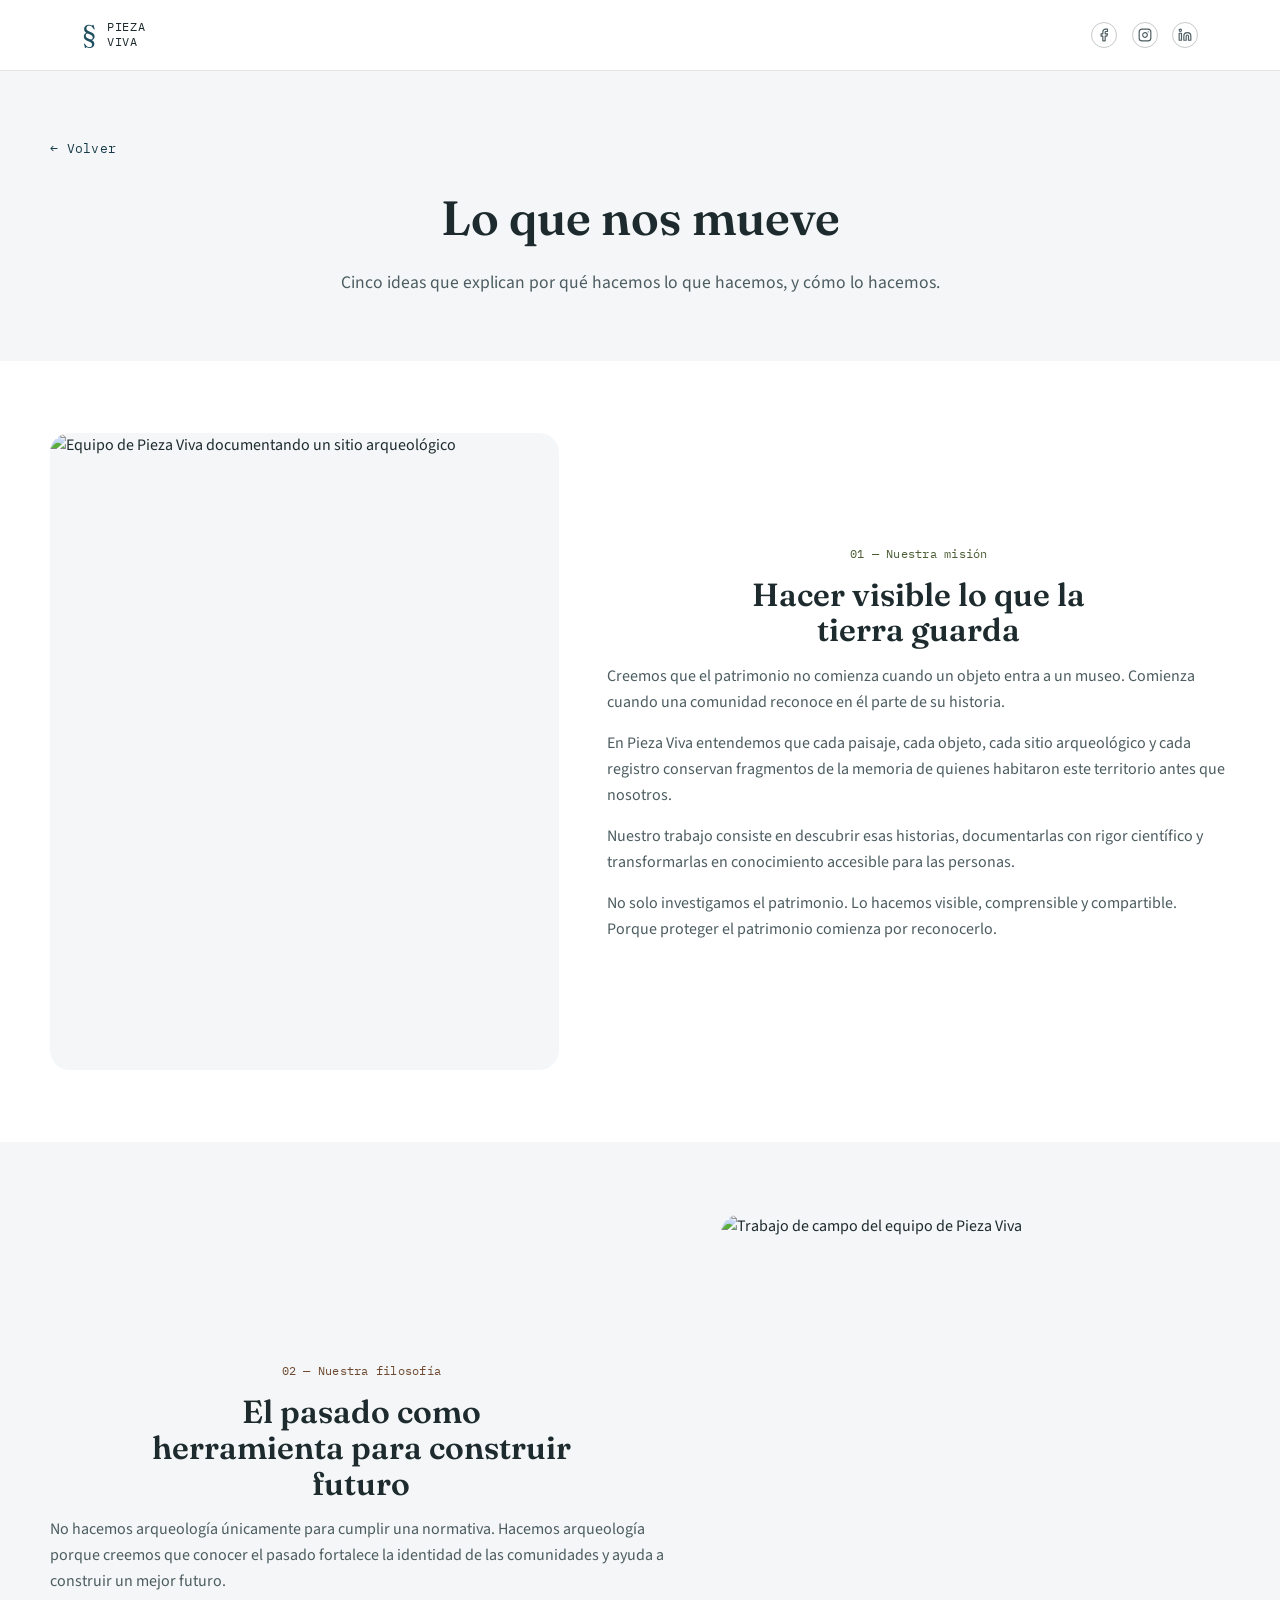
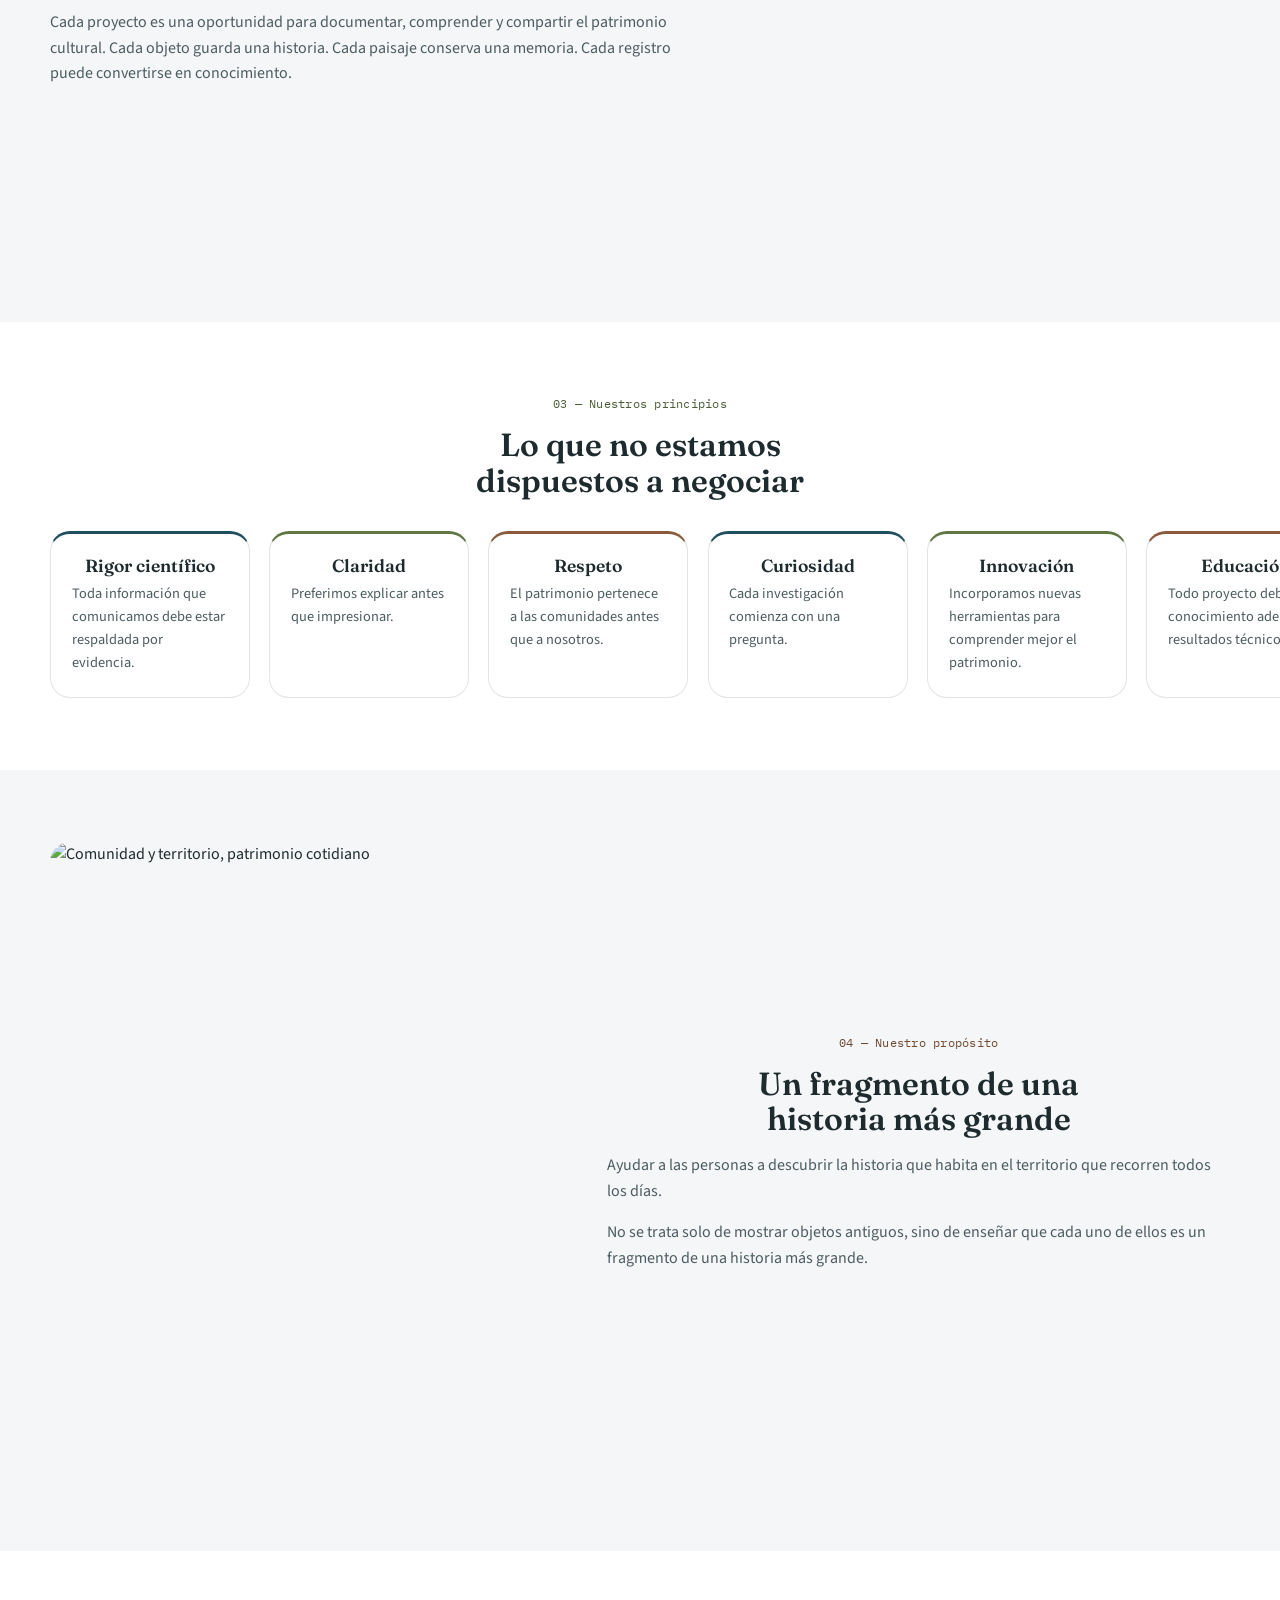
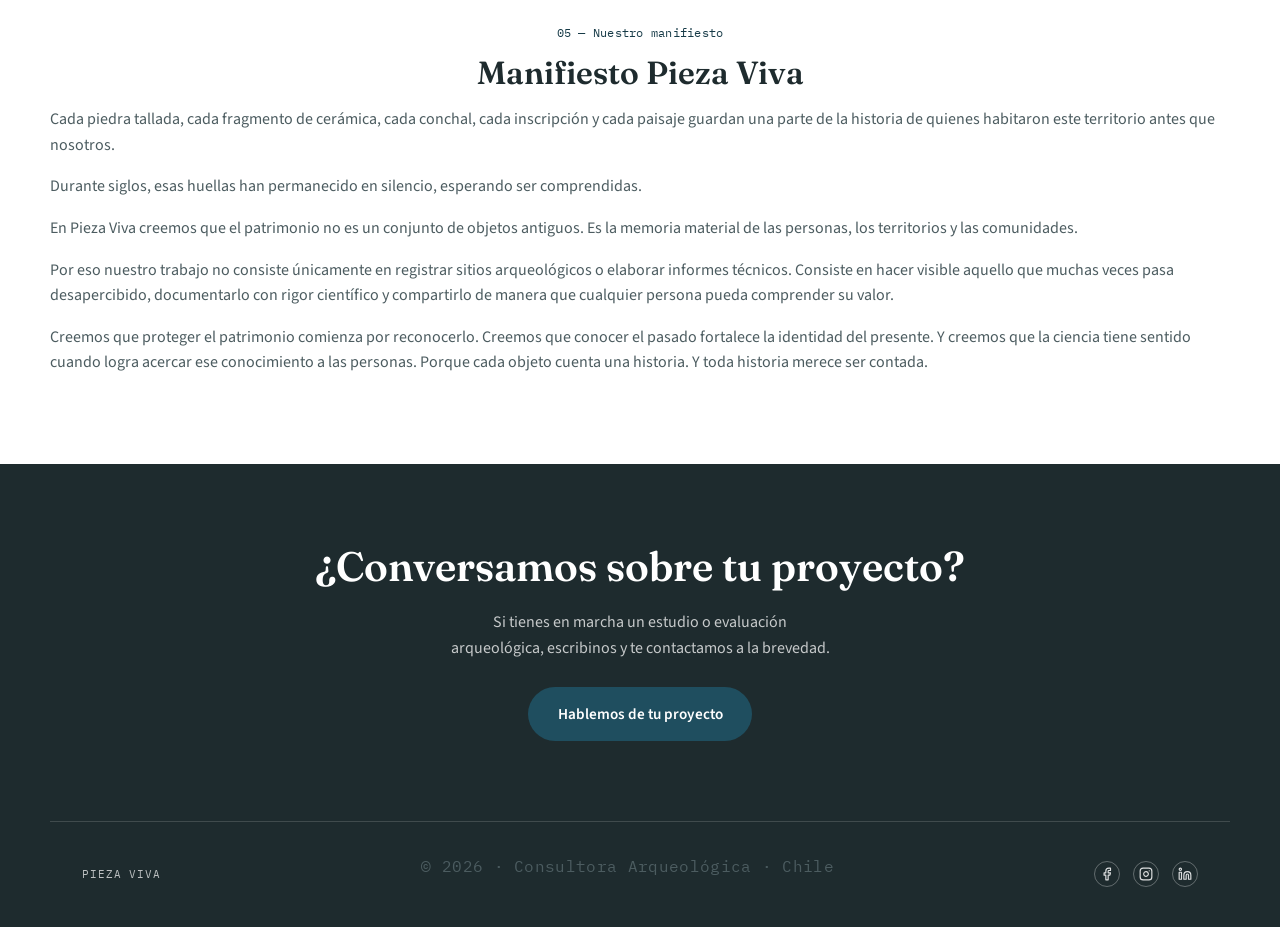
==== client/historia.html @ d6f6b229 "primer commit" ====
<!DOCTYPE html>
<html lang="es">
<head>
<meta charset="UTF-8">
<meta name="viewport" content="width=device-width, initial-scale=1.0">
<title>Nuestra Historia | Pieza Viva</title>
<link rel="preconnect" href="https://fonts.googleapis.com">
<link rel="preconnect" href="https://fonts.gstatic.com" crossorigin>
<link href="https://fonts.googleapis.com/css2?family=Fraunces:opsz,wght@9..144,400;9..144,500;9..144,600;9..144,700&family=IBM+Plex+Mono:wght@400;500&family=Source+Sans+3:wght@400;500;600&display=swap" rel="stylesheet">
<link rel="stylesheet" href="css/historia.css">
</head>
<body>

<header class="site-header" id="header">
  <div class="header-inner">
    <a href="#inicio" class="logo">
      <span class="logo-mark">§</span>
      <span class="logo-text">PIEZA<br>VIVA</span>
    </a>

    <div class="header-social">
      <a href="#" aria-label="Facebook">
        <svg viewBox="0 0 24 24" fill="none" stroke="currentColor" stroke-width="2" stroke-linecap="round" stroke-linejoin="round"><path d="M18 2h-3a5 5 0 0 0-5 5v3H7v4h3v8h4v-8h3l1-4h-4V7a1 1 0 0 1 1-1h3z"/></svg>
      </a>
      <a href="#" aria-label="Instagram">
        <svg viewBox="0 0 24 24" fill="none" stroke="currentColor" stroke-width="2" stroke-linecap="round" stroke-linejoin="round"><rect x="2" y="2" width="20" height="20" rx="5"/><path d="M16 11.37A4 4 0 1 1 12.63 8 4 4 0 0 1 16 11.37z"/><line x1="17.5" y1="6.5" x2="17.51" y2="6.5"/></svg>
      </a>
      <a href="#" aria-label="LinkedIn">
        <svg viewBox="0 0 24 24" fill="none" stroke="currentColor" stroke-width="2" stroke-linecap="round" stroke-linejoin="round"><path d="M16 8a6 6 0 0 1 6 6v7h-4v-7a2 2 0 0 0-2-2 2 2 0 0 0-2 2v7h-4v-7a6 6 0 0 1 6-6z"/><rect x="2" y="9" width="4" height="12"/><circle cx="4" cy="4" r="2"/></svg>
      </a>
    </div>

    <button class="menu-toggle" id="menuToggle" aria-label="Abrir menú" aria-expanded="false">
      <span></span><span></span><span></span>
    </button>
  </div>
</header>

<section class="history-hero">
  <div class="history-hero-inner">
    <a href="index.html#nosotros" class="back-link mono">← Volver</a><br>
    <h1>Lo que nos mueve</h1>
    <p class="lead">Cinco ideas que explican por qué hacemos lo que hacemos, y cómo lo hacemos.</p>
  </div>
</section>

<section class="history-block" id="mision">
  <div class="history-inner reveal">
    <div class="history-split">
      <div class="history-photo">
        <img src="img/historia-mision.jpg" alt="Equipo de Pieza Viva documentando un sitio arqueológico" loading="lazy">
      </div>
      <div class="history-text">
        <span class="history-num mono">01 — Nuestra misión</span>
        <h2>Hacer visible lo que la tierra guarda</h2>
        <p>Creemos que el patrimonio no comienza cuando un objeto entra a un museo. Comienza cuando una comunidad reconoce en él parte de su historia.</p>
        <p>En Pieza Viva entendemos que cada paisaje, cada objeto, cada sitio arqueológico y cada registro conservan fragmentos de la memoria de quienes habitaron este territorio antes que nosotros.</p>
        <p>Nuestro trabajo consiste en descubrir esas historias, documentarlas con rigor científico y transformarlas en conocimiento accesible para las personas.</p>
        <p>No solo investigamos el patrimonio. Lo hacemos visible, comprensible y compartible. Porque proteger el patrimonio comienza por reconocerlo.</p>
      </div>
    </div>
  </div>
</section>

<section class="history-block alt" id="filosofia">
  <div class="history-inner reveal">
    <div class="history-split history-split--flip">
      <div class="history-photo">
        <img src="img/historia-filosofia.jpg" alt="Trabajo de campo del equipo de Pieza Viva" loading="lazy">
      </div>
      <div class="history-text">
        <span class="history-num mono">02 — Nuestra filosofía</span>
        <h2>El pasado como herramienta para construir futuro</h2>
        <p>No hacemos arqueología únicamente para cumplir una normativa. Hacemos arqueología porque creemos que conocer el pasado fortalece la identidad de las comunidades y ayuda a construir un mejor futuro.</p>
        <p>Cada proyecto es una oportunidad para documentar, comprender y compartir el patrimonio cultural. Cada objeto guarda una historia. Cada paisaje conserva una memoria. Cada registro puede convertirse en conocimiento.</p>
      </div>
    </div>
  </div>
</section>

<section class="history-block" id="principios">
  <div class="history-inner">
    <span class="history-num mono reveal">03 — Nuestros principios</span>
    <h2 class="reveal">Lo que no estamos dispuestos a negociar</h2>
    <div class="principles-grid">
      <div class="principle-item reveal">
        <h3>Rigor científico</h3>
        <p>Toda información que comunicamos debe estar respaldada por evidencia.</p>
      </div>
      <div class="principle-item reveal">
        <h3>Claridad</h3>
        <p>Preferimos explicar antes que impresionar.</p>
      </div>
      <div class="principle-item reveal">
        <h3>Respeto</h3>
        <p>El patrimonio pertenece a las comunidades antes que a nosotros.</p>
      </div>
      <div class="principle-item reveal">
        <h3>Curiosidad</h3>
        <p>Cada investigación comienza con una pregunta.</p>
      </div>
      <div class="principle-item reveal">
        <h3>Innovación</h3>
        <p>Incorporamos nuevas herramientas para comprender mejor el patrimonio.</p>
      </div>
      <div class="principle-item reveal">
        <h3>Educación</h3>
        <p>Todo proyecto debe dejar conocimiento además de resultados técnicos.</p>
      </div>
    </div>
  </div>
</section>

<section class="history-block alt" id="proposito">
  <div class="history-inner reveal">
    <div class="history-split">
      <div class="history-photo">
        <img src="img/historia-proposito.jpg" alt="Comunidad y territorio, patrimonio cotidiano" loading="lazy">
      </div>
      <div class="history-text">
        <span class="history-num mono">04 — Nuestro propósito</span>
        <h2>Un fragmento de una historia más grande</h2>
        <p>Ayudar a las personas a descubrir la historia que habita en el territorio que recorren todos los días. </p>
        <p>No se trata solo de mostrar objetos antiguos, sino de enseñar que cada uno de ellos es un fragmento de una historia más grande.</p>
      </div>
    </div>
  </div>
</section>

<section class="history-block" id="manifiesto">
  <div class="history-inner reveal">
    <span class="history-num mono">05 — Nuestro manifiesto</span>
    <h2>Manifiesto Pieza Viva</h2>
    <p>Cada piedra tallada, cada fragmento de cerámica, cada conchal, cada inscripción y cada paisaje guardan una parte de la historia de quienes habitaron este territorio antes que nosotros.

<p>Durante siglos, esas huellas han permanecido en silencio, esperando ser comprendidas.</p>

<p>En Pieza Viva creemos que el patrimonio no es un conjunto de objetos antiguos. Es la memoria material de las personas, los territorios y las comunidades.</p>

<p>Por eso nuestro trabajo no consiste únicamente en registrar sitios arqueológicos o elaborar informes técnicos. Consiste en hacer visible aquello que muchas veces pasa desapercibido, documentarlo con rigor científico y compartirlo de manera que cualquier persona pueda comprender su valor.
</p>
<p>Creemos que proteger el patrimonio comienza por reconocerlo. Creemos que conocer el pasado fortalece la identidad del presente.
Y creemos que la ciencia tiene sentido cuando logra acercar ese conocimiento a las personas.
Porque cada objeto cuenta una historia.
Y toda historia merece ser contada.
</p>
  </div>
</section>

<section class="history-cta">
  <div class="section-inner" style="padding: 0;">
    <h2>¿Conversamos sobre tu proyecto?</h2>
    <p>Si tienes en marcha un estudio o evaluación arqueológica, escribinos y te contactamos a la brevedad.</p>
    <a href="index.html#contacto" class="btn btn-primary">Hablemos de tu proyecto</a>
  </div>
</section>

<!-- ================= FOOTER ================= -->
<footer class="site-footer">
  <div class="section-inner footer-inner">
    <span class="logo-text small">PIEZA VIVA</span>
    <p class="mono">© <span id="year"></span> · Consultora Arqueológica · Chile</p>
    <div class="footer-social">
      <a href="#" aria-label="Facebook">
        <svg viewBox="0 0 24 24" fill="none" stroke="currentColor" stroke-width="2" stroke-linecap="round" stroke-linejoin="round"><path d="M18 2h-3a5 5 0 0 0-5 5v3H7v4h3v8h4v-8h3l1-4h-4V7a1 1 0 0 1 1-1h3z"/></svg>
      </a>
      <a href="#" aria-label="Instagram">
        <svg viewBox="0 0 24 24" fill="none" stroke="currentColor" stroke-width="2" stroke-linecap="round" stroke-linejoin="round"><rect x="2" y="2" width="20" height="20" rx="5"/><path d="M16 11.37A4 4 0 1 1 12.63 8 4 4 0 0 1 16 11.37z"/><line x1="17.5" y1="6.5" x2="17.51" y2="6.5"/></svg>
      </a>
      <a href="#" aria-label="LinkedIn">
        <svg viewBox="0 0 24 24" fill="none" stroke="currentColor" stroke-width="2" stroke-linecap="round" stroke-linejoin="round"><path d="M16 8a6 6 0 0 1 6 6v7h-4v-7a2 2 0 0 0-2-2 2 2 0 0 0-2 2v7h-4v-7a6 6 0 0 1 6-6z"/><rect x="2" y="9" width="4" height="12"/><circle cx="4" cy="4" r="2"/></svg>
      </a>
    </div>
  </div>
</footer>

<script src="js/script.js"></script>
<script>document.getElementById('year').textContent = new Date().getFullYear();</script>
</body>
</html>
---- client/css/historia.css ----
/* ===================================================================
   historia.css
   Trae todo lo que esta página usa de styles.css (variables, tipografía
   base, header/footer, botones, .eyebrow, .reveal, etc.) y le suma los
   estilos propios de "Nuestra Historia" que antes estaban en un
   <style> dentro del HTML.
=================================================================== */
@import url("styles.css");

/* ---------- Intro ---------- */
.history-hero {
  background: var(--bg-alt);
  padding: 8.5rem 2rem 4rem;
  text-align: left;
}
.history-hero-inner { max-width: var(--container); margin: 0 auto; }
.history-hero .eyebrow { text-align: center; }
.back-link {
  font-family: var(--font-mono);
  font-size: 0.82rem;
  color: var(--petrol-dark);
  display: inline-block;
  margin-bottom: 2rem;
}
.history-hero h1 { font-size: clamp(2rem, 5vw, 3rem); max-width: 14ch; text-align: center; margin-left: auto; margin-right: auto; }
.history-hero p { text-align: center;}
.history-hero .lead { font-size: 1.1rem; margin: 0; }

/* ---------- Bloques de historia ---------- */
.history-block { padding: 4.5rem 2rem; text-align: left; }
.history-block.alt { background: var(--bg-alt); }
.history-block--full {
  min-height: 100vh;
  min-height: 100dvh;
}
.history-inner { max-width: var(--container); margin: 0 auto; }
.history-num {
  display: block;
  font-size: 0.78rem;
  color: var(--petrol-dark);
  margin-bottom: 0.8rem;
  text-align: center;
}
.history-block:nth-of-type(2) .history-num { color: var(--olive-dark); }
.history-block:nth-of-type(3) .history-num { color: var(--earth-dark); }
.history-block:nth-of-type(4) .history-num { color: var(--olive-dark); }
.history-block:nth-of-type(5) .history-num { color: var(--earth-dark); }
.history-inner h2 { font-size: clamp(1.5rem, 3vw, 2rem); max-width: 20ch; text-align: center; margin-left: auto; margin-right: auto; }
.history-inner p { max-width: none; margin-left: 0; margin-right: 0; }

/* ---------- Foto + texto (Misión / Filosofía / Propósito) ---------- */
.history-split {
  display: grid;
  grid-template-columns: 0.9fr 1.1fr;
  gap: 3rem;
  align-items: center;
}
.history-photo {
  aspect-ratio: 4/5;
  overflow: hidden;
  background: var(--bg-alt);
  border-radius: var(--radius-lg);
}
.history-photo img { width: 100%; height: 100%; object-fit: cover; }

.history-split--flip { grid-template-columns: 1.1fr 0.9fr; }
.history-split--flip .history-photo { order: 2; }
.history-split--flip .history-text { order: 1; }

/* ---------- Principios ---------- */
.principles-grid {
  display: grid;
  grid-template-columns: repeat(6, minmax(200px, 1fr));
  gap: 1.2rem;
  margin-top: 2rem;
}
.principle-item {
  background: var(--bone);
  border: 1px solid var(--line);
  border-top: 3px solid var(--petrol);
  border-radius: var(--radius-lg);
  padding: 1.4rem 1.3rem;
  text-align: left;
}
.principle-item:nth-child(3n+2) { border-top-color: var(--olive); }
.principle-item:nth-child(3n+3) { border-top-color: var(--earth); }
.principles-grid .reveal:nth-child(1) { transition-delay: 0s; }
.principles-grid .reveal:nth-child(2) { transition-delay: 0.08s; }
.principles-grid .reveal:nth-child(3) { transition-delay: 0.16s; }
.principles-grid .reveal:nth-child(4) { transition-delay: 0.24s; }
.principles-grid .reveal:nth-child(5) { transition-delay: 0.32s; }
.principles-grid .reveal:nth-child(6) { transition-delay: 0.4s; }
.principle-item h3 {
  font-family: var(--font-display);
  font-weight: 600;
  font-size: 1.1rem;
  margin: 0 0 0.4rem;
  text-align: center;
}
.principle-item p { font-size: 0.9rem; margin: 0; }

/* ---------- Manifiesto pendiente ---------- */
.pending-note {
  border: 1px dashed var(--line-strong);
  border-radius: var(--radius);
  padding: 1.5rem;
  font-size: 0.9rem;
  color: var(--ink-soft);
  font-style: italic;
}

/* ---------- Cierre / CTA ---------- */
.history-cta {
  background: var(--ink);
  color: var(--bone);
  text-align: center;
  padding: 5rem 2rem;
}
.history-cta h2 { color: var(--bone); max-width: none; }
.history-cta p { color: rgba(255,255,255,0.75); max-width: 48ch; margin: 0 auto 1.6rem; }

@media (max-width: 900px) {
  .principles-grid { grid-template-columns: repeat(3, minmax(0, 1fr)); }
}

@media (max-width: 800px) {
  .history-split { grid-template-columns: 1fr; gap: 1.5rem; }
  .history-photo { aspect-ratio: 16/10; }
  .history-split--flip .history-photo { order: 1; }
  .history-split--flip .history-text { order: 2; }
}

@media (max-width: 600px) {
  .history-hero { padding: 6.5rem 1.2rem 3rem; }
  .history-block, .history-cta { padding: 3rem 1.2rem; }
  .principles-grid { grid-template-columns: 1fr; }
}
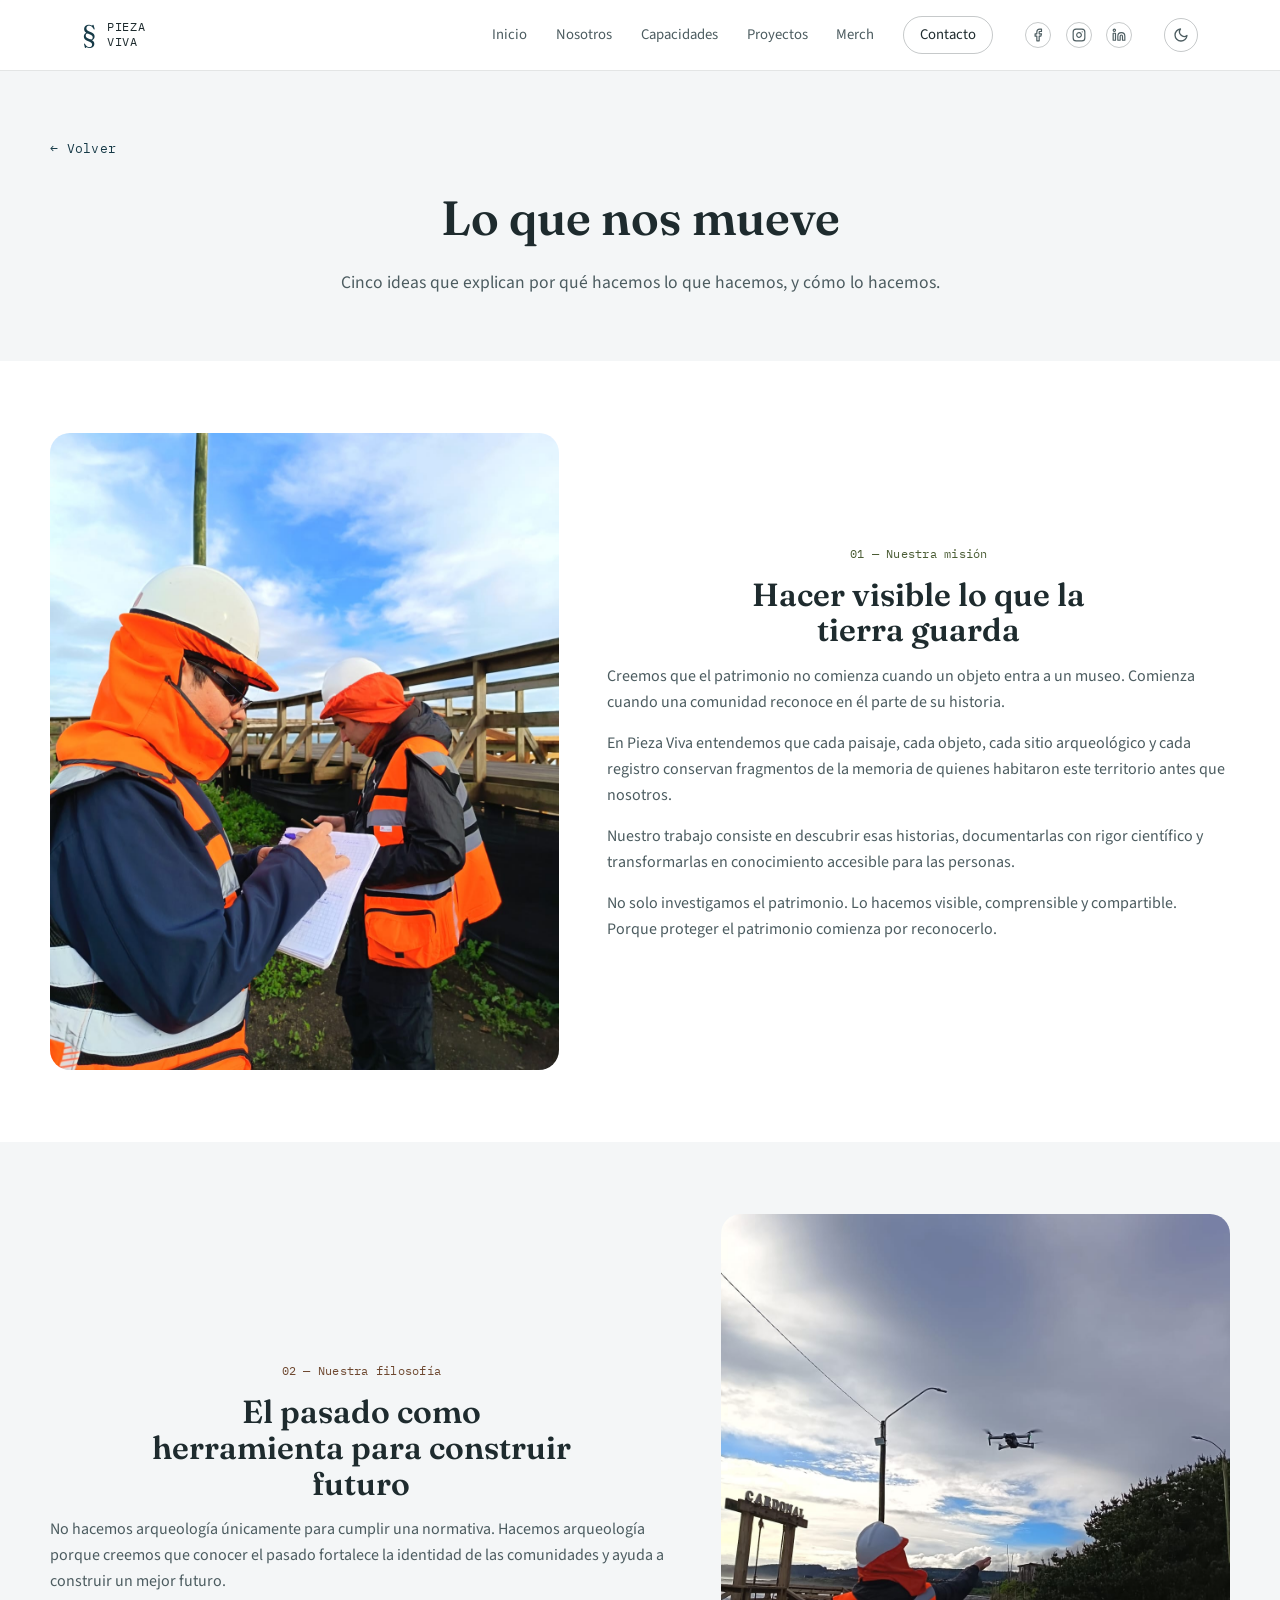
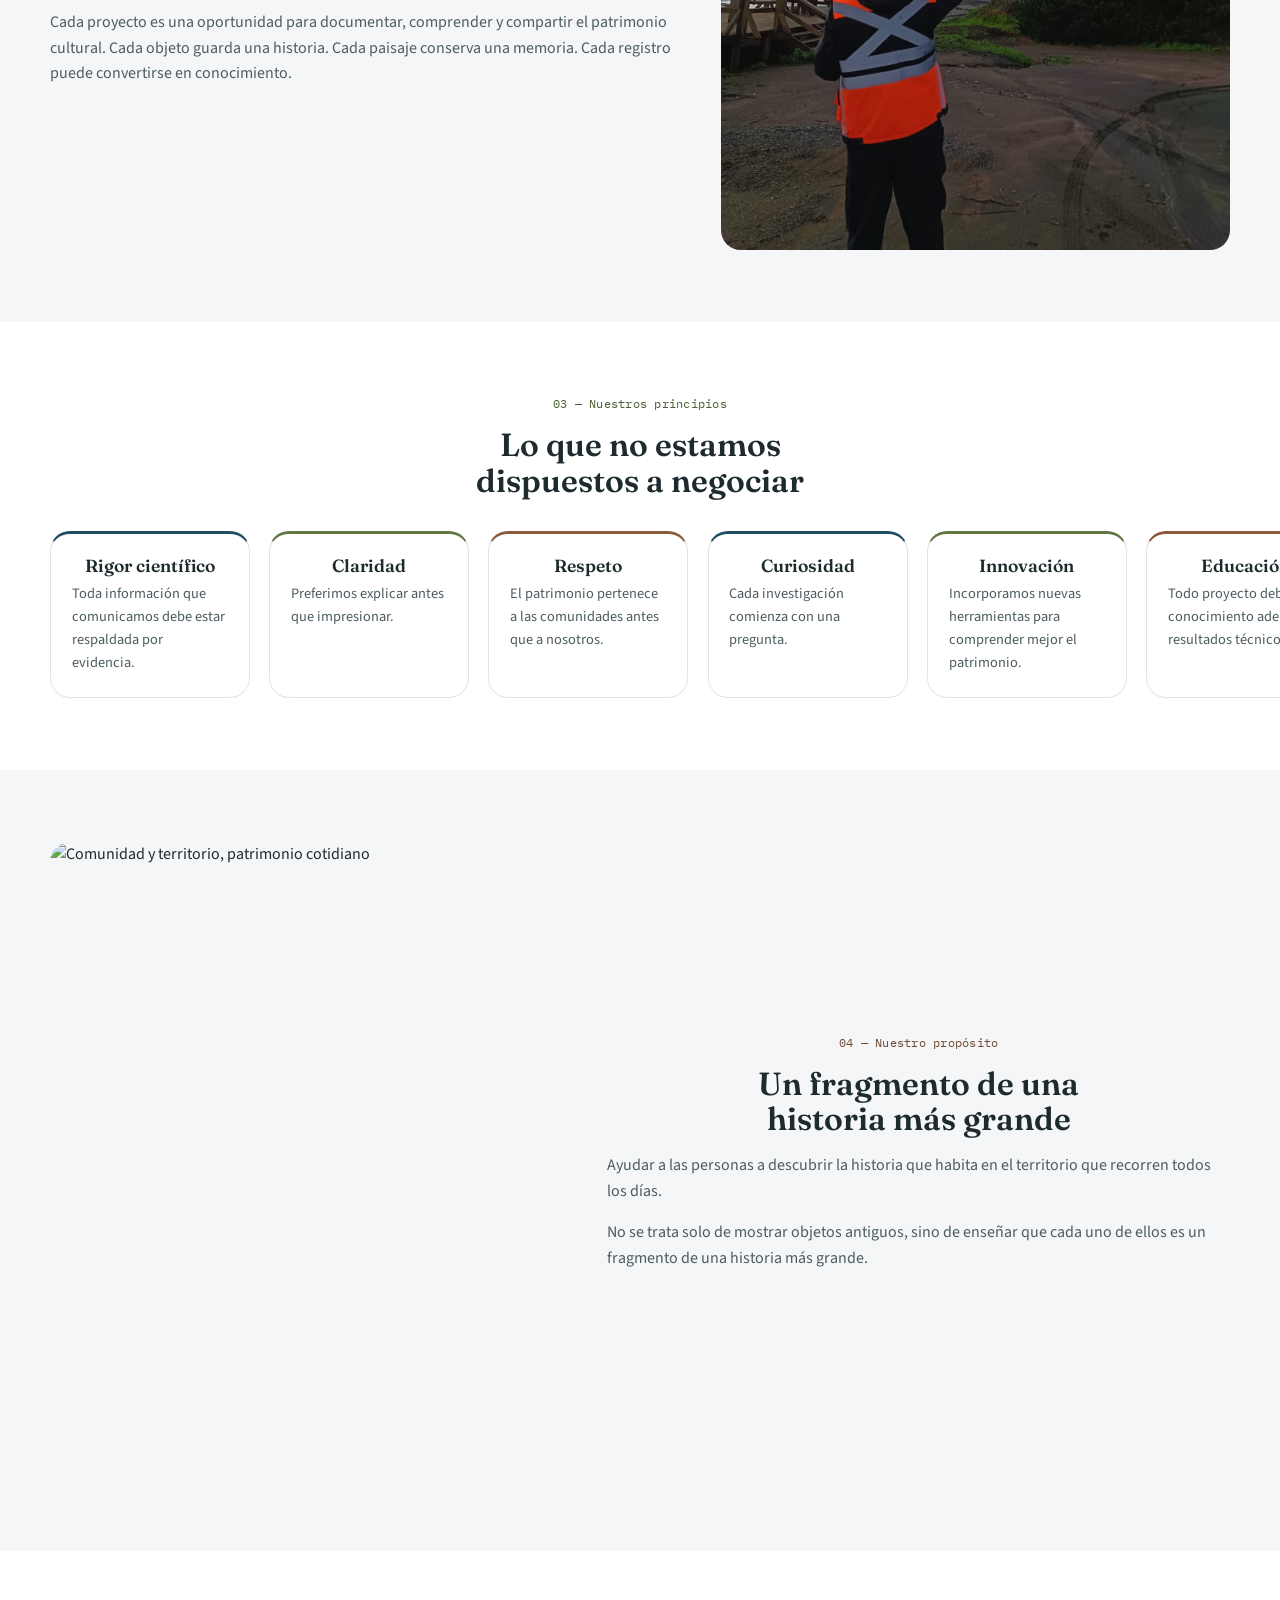
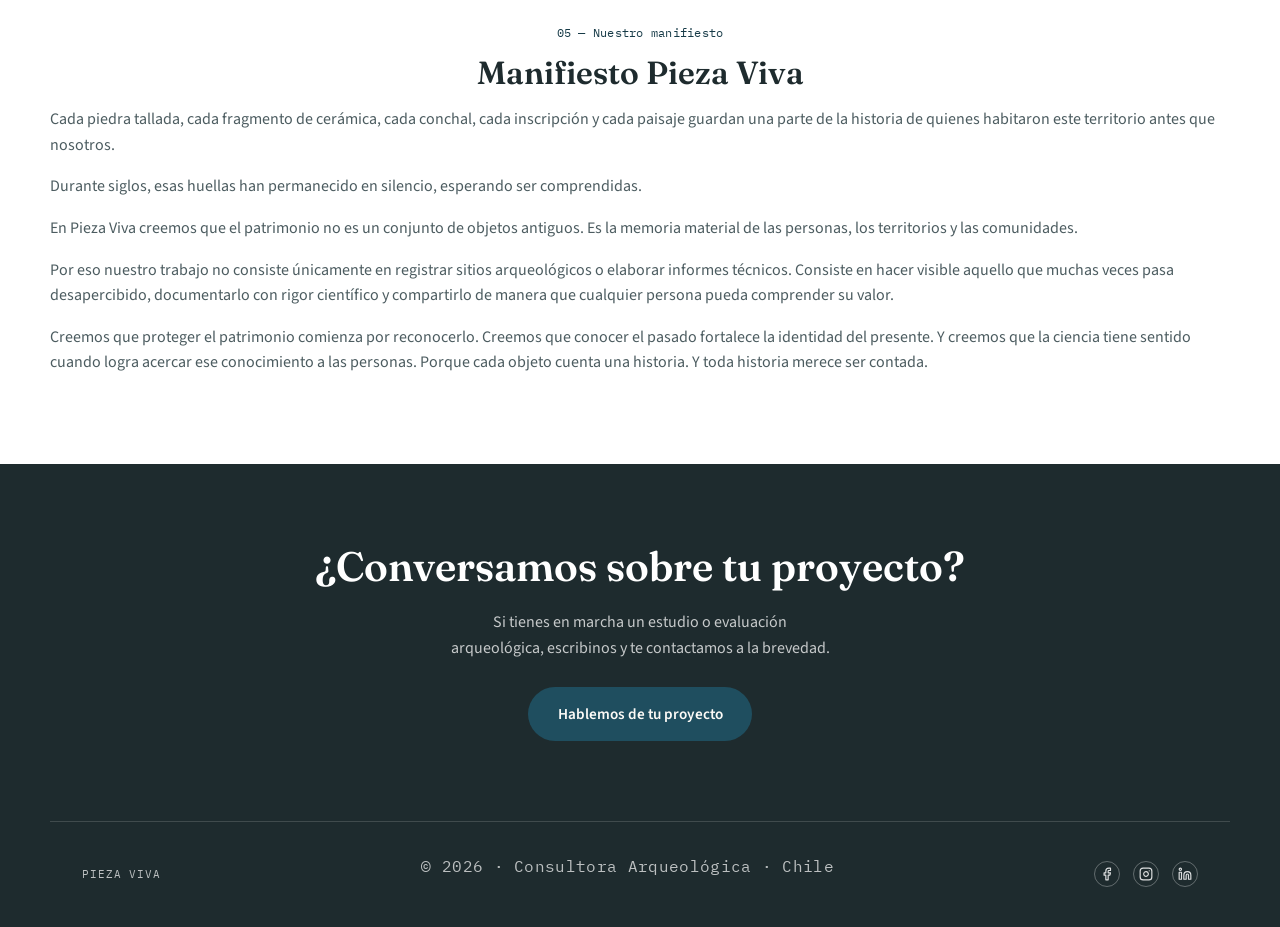
==== commit bd0ad259: "Add: botón para cambio de tema, imagenes (desordenadas todavía) y páginas de proyecto más completas" ====
--- a/client/historia.html
+++ b/client/historia.html
@@ -3,6 +3,7 @@
 <head>
 <meta charset="UTF-8">
 <meta name="viewport" content="width=device-width, initial-scale=1.0">
+<script src="js/theme.js"></script>
 <title>Nuestra Historia | Pieza Viva</title>
 <link rel="preconnect" href="https://fonts.googleapis.com">
 <link rel="preconnect" href="https://fonts.gstatic.com" crossorigin>
@@ -11,6 +12,7 @@
 </head>
 <body>
 
+<!-- ================= HEADER ================= -->
 <header class="site-header" id="header">
   <div class="header-inner">
     <a href="#inicio" class="logo">
@@ -18,17 +20,32 @@
       <span class="logo-text">PIEZA<br>VIVA</span>
     </a>
 
+    <nav class="main-nav" id="mainNav">
+      <a href="index.html">Inicio</a>
+      <a href="index.html#nosotros">Nosotros</a>
+      <a href="index.html#capacidades">Capacidades</a>
+      <a href="index.html#proyectos">Proyectos</a>
+      <!-- <a href="index.html#blog">Blog</a> -->
+      <a href="index.html#merch">Merch</a>
+      <a href="index.html#contacto" class="nav-cta">Contacto</a>
+    </nav>
+
     <div class="header-social">
-      <a href="#" aria-label="Facebook">
+      <a href="https://www.facebook.com/piezavivacl" aria-label="Facebook">
         <svg viewBox="0 0 24 24" fill="none" stroke="currentColor" stroke-width="2" stroke-linecap="round" stroke-linejoin="round"><path d="M18 2h-3a5 5 0 0 0-5 5v3H7v4h3v8h4v-8h3l1-4h-4V7a1 1 0 0 1 1-1h3z"/></svg>
       </a>
-      <a href="#" aria-label="Instagram">
+      <a href="https://www.instagram.com/piezavivacl/" aria-label="Instagram">
         <svg viewBox="0 0 24 24" fill="none" stroke="currentColor" stroke-width="2" stroke-linecap="round" stroke-linejoin="round"><rect x="2" y="2" width="20" height="20" rx="5"/><path d="M16 11.37A4 4 0 1 1 12.63 8 4 4 0 0 1 16 11.37z"/><line x1="17.5" y1="6.5" x2="17.51" y2="6.5"/></svg>
       </a>
       <a href="#" aria-label="LinkedIn">
         <svg viewBox="0 0 24 24" fill="none" stroke="currentColor" stroke-width="2" stroke-linecap="round" stroke-linejoin="round"><path d="M16 8a6 6 0 0 1 6 6v7h-4v-7a2 2 0 0 0-2-2 2 2 0 0 0-2 2v7h-4v-7a6 6 0 0 1 6-6z"/><rect x="2" y="9" width="4" height="12"/><circle cx="4" cy="4" r="2"/></svg>
       </a>
     </div>
+
+    <button class="theme-toggle" id="themeToggle" aria-label="Cambiar a tema oscuro">
+      <svg class="icon-moon" viewBox="0 0 24 24" fill="none" stroke="currentColor" stroke-width="2" stroke-linecap="round" stroke-linejoin="round"><path d="M21 12.79A9 9 0 1 1 11.21 3 7 7 0 0 0 21 12.79z"/></svg>
+      <svg class="icon-sun" viewBox="0 0 24 24" fill="none" stroke="currentColor" stroke-width="2" stroke-linecap="round" stroke-linejoin="round"><circle cx="12" cy="12" r="4"/><path d="M12 2v2M12 20v2M4.93 4.93l1.41 1.41M17.66 17.66l1.41 1.41M2 12h2M20 12h2M4.93 19.07l1.41-1.41M17.66 6.34l1.41-1.41"/></svg>
+    </button>
 
     <button class="menu-toggle" id="menuToggle" aria-label="Abrir menú" aria-expanded="false">
       <span></span><span></span><span></span>
@@ -48,7 +65,7 @@
   <div class="history-inner reveal">
     <div class="history-split">
       <div class="history-photo">
-        <img src="img/historia-mision.jpg" alt="Equipo de Pieza Viva documentando un sitio arqueológico" loading="lazy">
+        <img src="images/historia-mision.jpg" alt="Equipo de Pieza Viva documentando un sitio arqueológico" loading="lazy">
       </div>
       <div class="history-text">
         <span class="history-num mono">01 — Nuestra misión</span>
@@ -66,7 +83,7 @@
   <div class="history-inner reveal">
     <div class="history-split history-split--flip">
       <div class="history-photo">
-        <img src="img/historia-filosofia.jpg" alt="Trabajo de campo del equipo de Pieza Viva" loading="lazy">
+        <img src="images/historia-filosofia.jpg" alt="Trabajo de campo del equipo de Pieza Viva" loading="lazy">
       </div>
       <div class="history-text">
         <span class="history-num mono">02 — Nuestra filosofía</span>
@@ -161,10 +178,10 @@
     <span class="logo-text small">PIEZA VIVA</span>
     <p class="mono">© <span id="year"></span> · Consultora Arqueológica · Chile</p>
     <div class="footer-social">
-      <a href="#" aria-label="Facebook">
+      <a href="https://www.facebook.com/piezavivacl" aria-label="Facebook">
         <svg viewBox="0 0 24 24" fill="none" stroke="currentColor" stroke-width="2" stroke-linecap="round" stroke-linejoin="round"><path d="M18 2h-3a5 5 0 0 0-5 5v3H7v4h3v8h4v-8h3l1-4h-4V7a1 1 0 0 1 1-1h3z"/></svg>
       </a>
-      <a href="#" aria-label="Instagram">
+      <a href="https://www.instagram.com/piezavivacl/" aria-label="Instagram">
         <svg viewBox="0 0 24 24" fill="none" stroke="currentColor" stroke-width="2" stroke-linecap="round" stroke-linejoin="round"><rect x="2" y="2" width="20" height="20" rx="5"/><path d="M16 11.37A4 4 0 1 1 12.63 8 4 4 0 0 1 16 11.37z"/><line x1="17.5" y1="6.5" x2="17.51" y2="6.5"/></svg>
       </a>
       <a href="#" aria-label="LinkedIn">
@@ -175,6 +192,5 @@
 </footer>
 
 <script src="js/script.js"></script>
-<script>document.getElementById('year').textContent = new Date().getFullYear();</script>
 </body>
 </html>
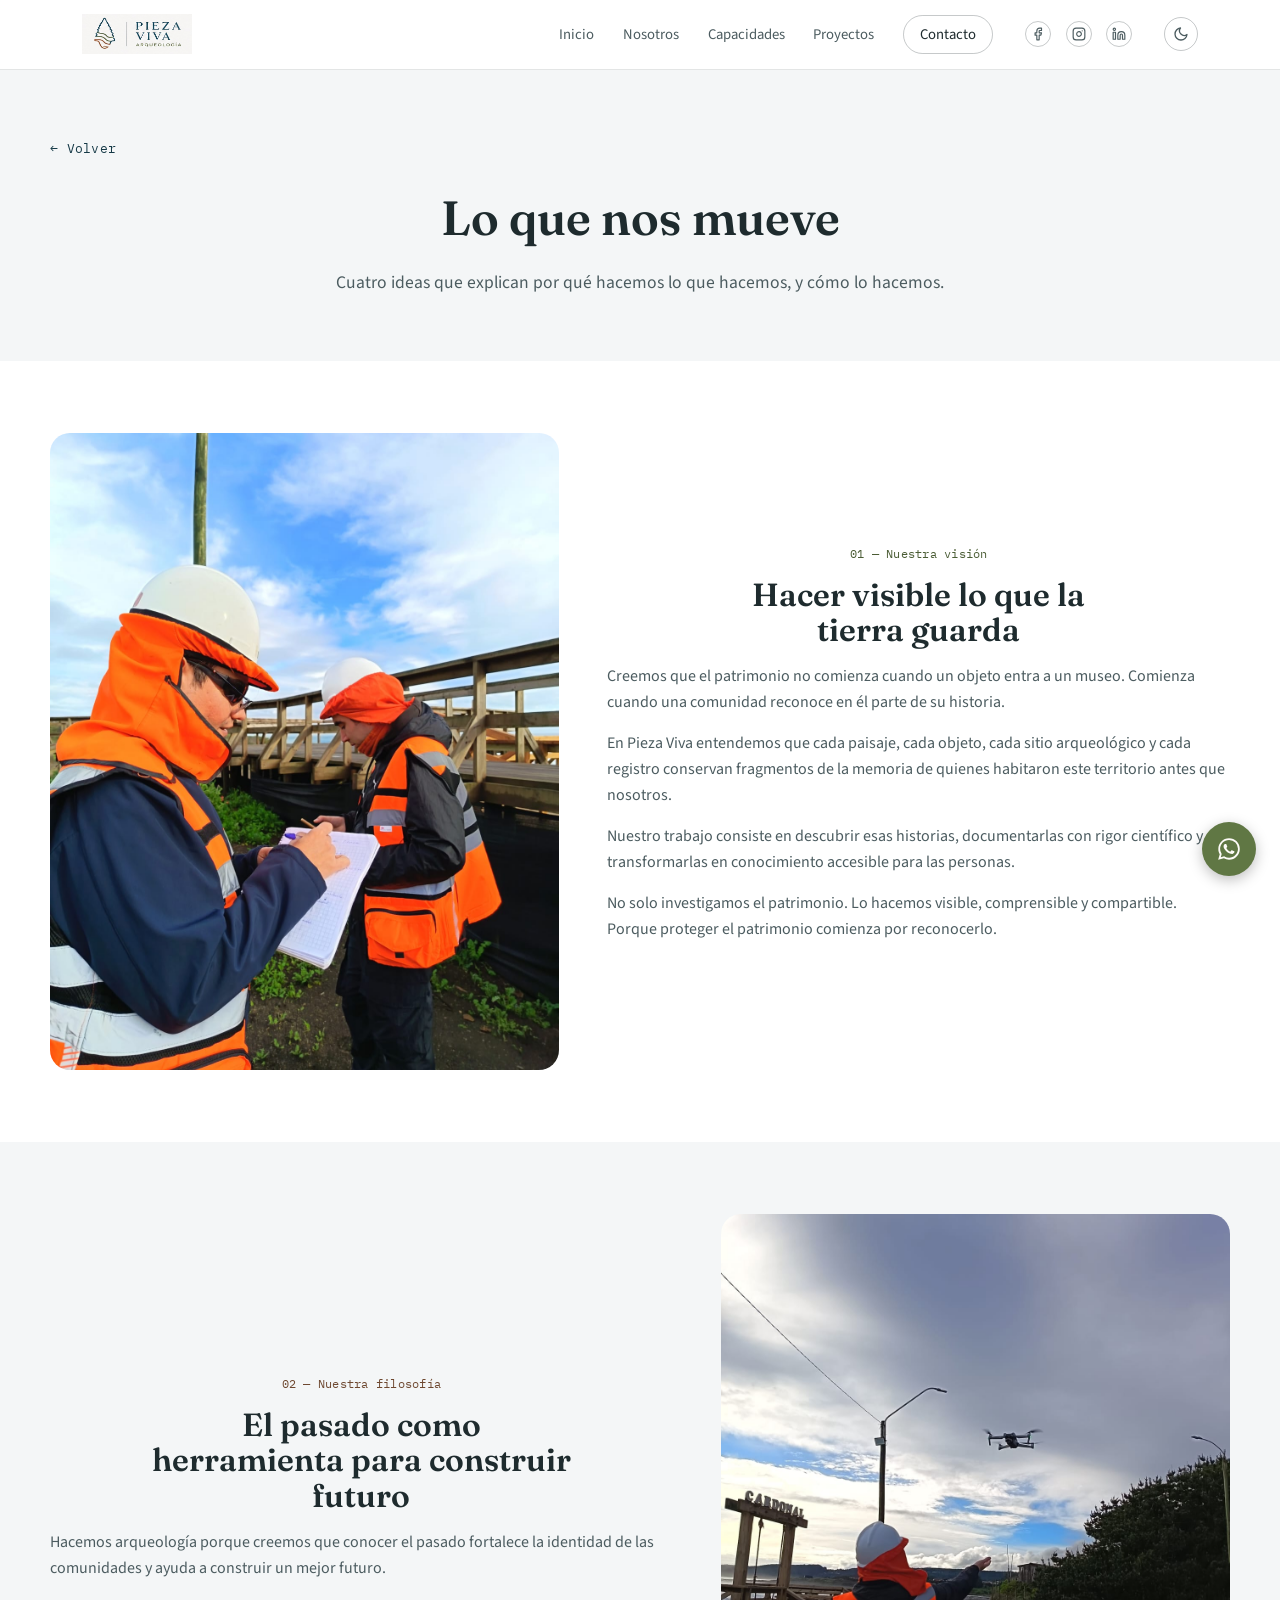
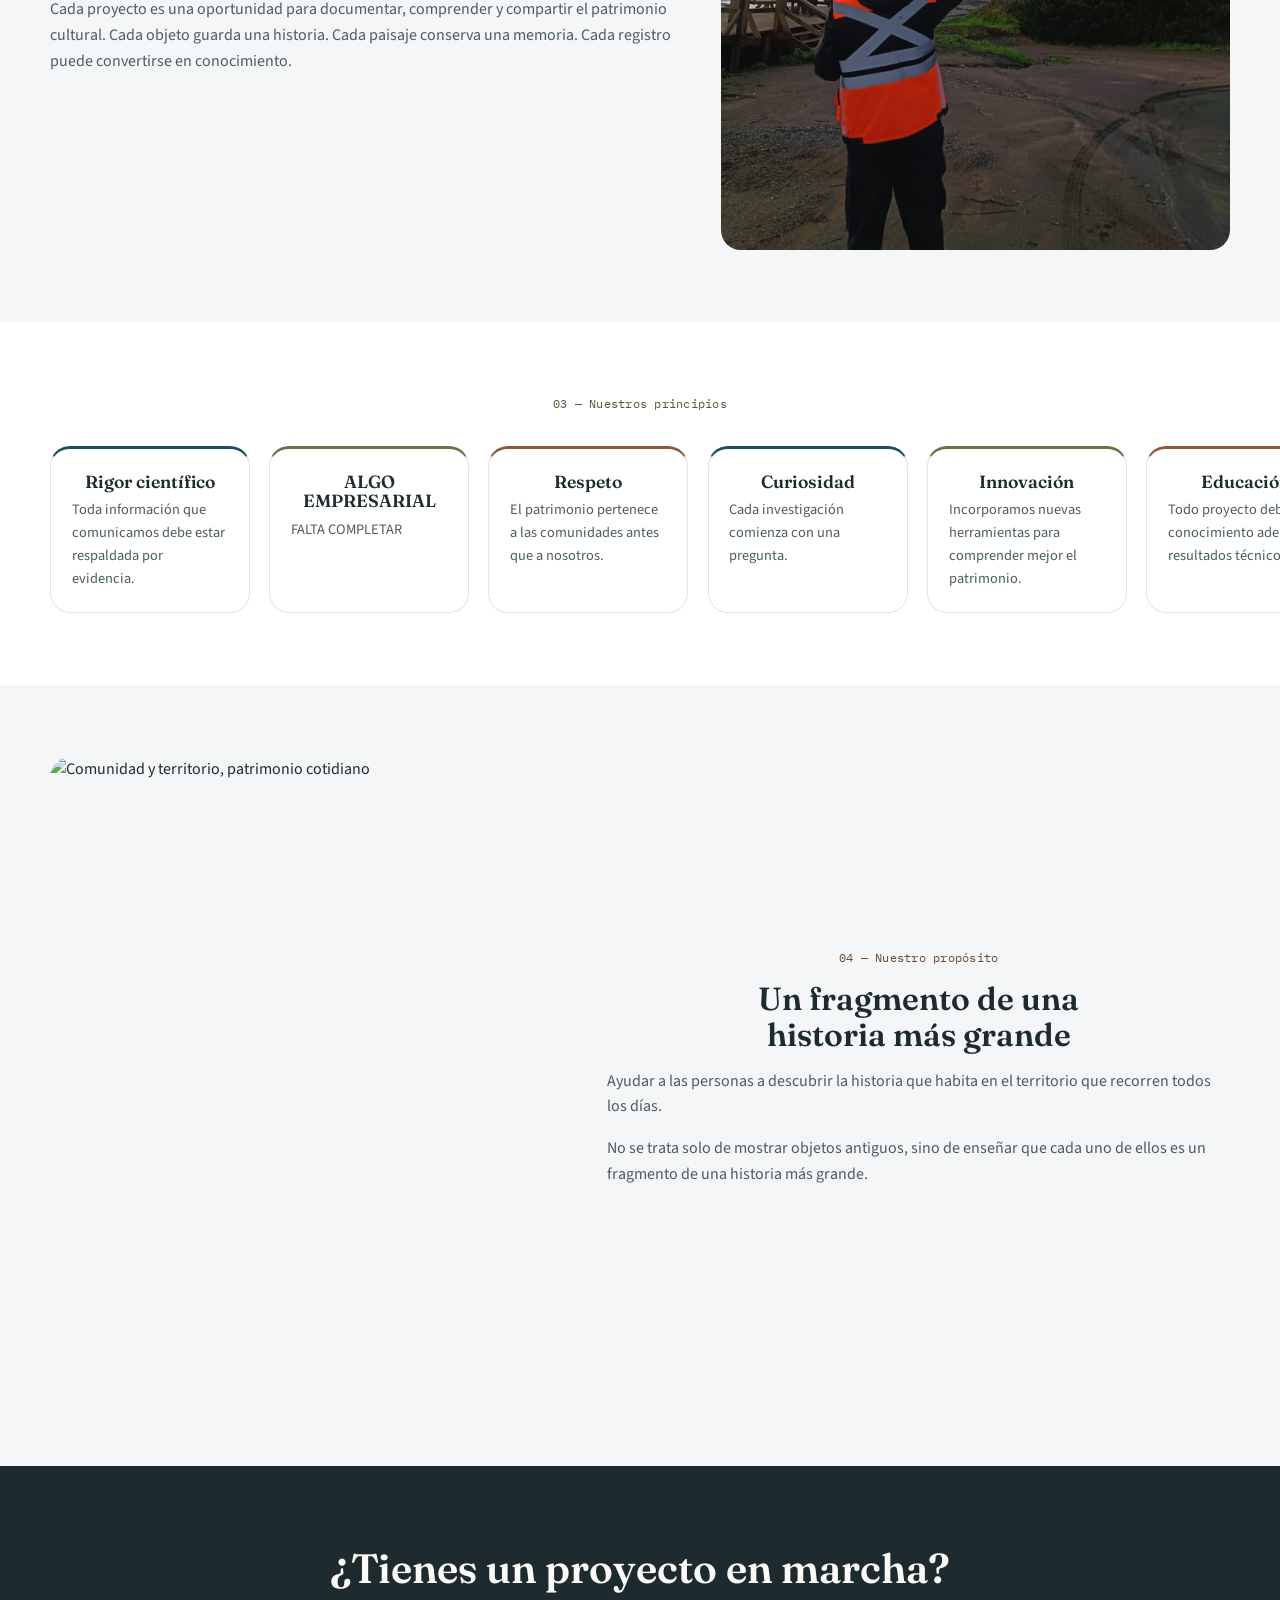
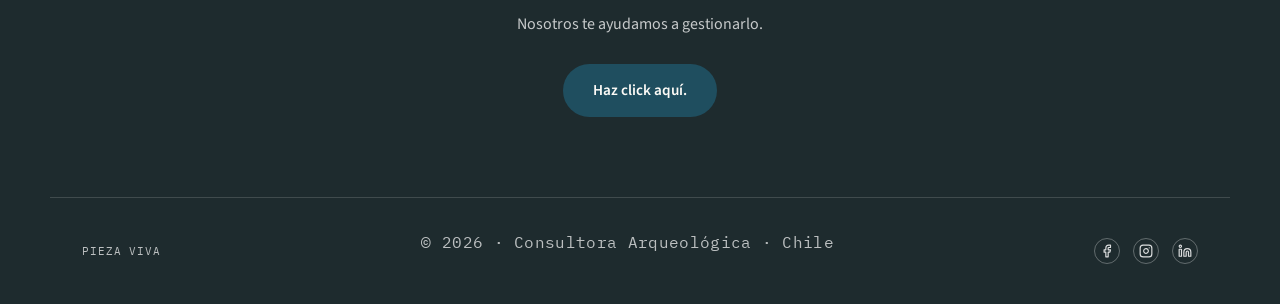
==== commit 0a18df8f: "Add: iconos y logos de la empresa, rediseño algunas secciones a pedido y agrego proyecto 3. Update: " ====
--- a/client/historia.html
+++ b/client/historia.html
@@ -5,6 +5,7 @@
 <meta name="viewport" content="width=device-width, initial-scale=1.0">
 <script src="js/theme.js"></script>
 <title>Nuestra Historia | Pieza Viva</title>
+<link rel="shortcut icon" href="icono.ico" type="image/x-icon">
 <link rel="preconnect" href="https://fonts.googleapis.com">
 <link rel="preconnect" href="https://fonts.gstatic.com" crossorigin>
 <link href="https://fonts.googleapis.com/css2?family=Fraunces:opsz,wght@9..144,400;9..144,500;9..144,600;9..144,700&family=IBM+Plex+Mono:wght@400;500&family=Source+Sans+3:wght@400;500;600&display=swap" rel="stylesheet">
@@ -16,8 +17,12 @@
 <header class="site-header" id="header">
   <div class="header-inner">
     <a href="#inicio" class="logo">
-      <span class="logo-mark">§</span>
-      <span class="logo-text">PIEZA<br>VIVA</span>
+      <img
+            src="images/piezaviva2.jpeg"
+            alt="Logo"
+            width="110"
+            height="40"
+          />
     </a>
 
     <nav class="main-nav" id="mainNav">
@@ -26,18 +31,18 @@
       <a href="index.html#capacidades">Capacidades</a>
       <a href="index.html#proyectos">Proyectos</a>
       <!-- <a href="index.html#blog">Blog</a> -->
-      <a href="index.html#merch">Merch</a>
+      <!-- <a href="index.html#merch">Merch</a> -->
       <a href="index.html#contacto" class="nav-cta">Contacto</a>
     </nav>
 
     <div class="header-social">
-      <a href="https://www.facebook.com/piezavivacl" aria-label="Facebook">
+      <a href="https://www.facebook.com/piezavivacl" aria-label="Facebook" target="_blank">
         <svg viewBox="0 0 24 24" fill="none" stroke="currentColor" stroke-width="2" stroke-linecap="round" stroke-linejoin="round"><path d="M18 2h-3a5 5 0 0 0-5 5v3H7v4h3v8h4v-8h3l1-4h-4V7a1 1 0 0 1 1-1h3z"/></svg>
       </a>
-      <a href="https://www.instagram.com/piezavivacl/" aria-label="Instagram">
+      <a href="https://www.instagram.com/piezavivacl/" aria-label="Instagram" target="_blank">
         <svg viewBox="0 0 24 24" fill="none" stroke="currentColor" stroke-width="2" stroke-linecap="round" stroke-linejoin="round"><rect x="2" y="2" width="20" height="20" rx="5"/><path d="M16 11.37A4 4 0 1 1 12.63 8 4 4 0 0 1 16 11.37z"/><line x1="17.5" y1="6.5" x2="17.51" y2="6.5"/></svg>
       </a>
-      <a href="#" aria-label="LinkedIn">
+      <a href="#" aria-label="LinkedIn" target="_blank">
         <svg viewBox="0 0 24 24" fill="none" stroke="currentColor" stroke-width="2" stroke-linecap="round" stroke-linejoin="round"><path d="M16 8a6 6 0 0 1 6 6v7h-4v-7a2 2 0 0 0-2-2 2 2 0 0 0-2 2v7h-4v-7a6 6 0 0 1 6-6z"/><rect x="2" y="9" width="4" height="12"/><circle cx="4" cy="4" r="2"/></svg>
       </a>
     </div>
@@ -57,7 +62,7 @@
   <div class="history-hero-inner">
     <a href="index.html#nosotros" class="back-link mono">← Volver</a><br>
     <h1>Lo que nos mueve</h1>
-    <p class="lead">Cinco ideas que explican por qué hacemos lo que hacemos, y cómo lo hacemos.</p>
+    <p class="lead">Cuatro ideas que explican por qué hacemos lo que hacemos, y cómo lo hacemos.</p>
   </div>
 </section>
 
@@ -68,7 +73,7 @@
         <img src="images/historia-mision.jpg" alt="Equipo de Pieza Viva documentando un sitio arqueológico" loading="lazy">
       </div>
       <div class="history-text">
-        <span class="history-num mono">01 — Nuestra misión</span>
+        <span class="history-num mono">01 — Nuestra visión</span>
         <h2>Hacer visible lo que la tierra guarda</h2>
         <p>Creemos que el patrimonio no comienza cuando un objeto entra a un museo. Comienza cuando una comunidad reconoce en él parte de su historia.</p>
         <p>En Pieza Viva entendemos que cada paisaje, cada objeto, cada sitio arqueológico y cada registro conservan fragmentos de la memoria de quienes habitaron este territorio antes que nosotros.</p>
@@ -88,7 +93,7 @@
       <div class="history-text">
         <span class="history-num mono">02 — Nuestra filosofía</span>
         <h2>El pasado como herramienta para construir futuro</h2>
-        <p>No hacemos arqueología únicamente para cumplir una normativa. Hacemos arqueología porque creemos que conocer el pasado fortalece la identidad de las comunidades y ayuda a construir un mejor futuro.</p>
+        <p>Hacemos arqueología porque creemos que conocer el pasado fortalece la identidad de las comunidades y ayuda a construir un mejor futuro.</p>
         <p>Cada proyecto es una oportunidad para documentar, comprender y compartir el patrimonio cultural. Cada objeto guarda una historia. Cada paisaje conserva una memoria. Cada registro puede convertirse en conocimiento.</p>
       </div>
     </div>
@@ -98,15 +103,14 @@
 <section class="history-block" id="principios">
   <div class="history-inner">
     <span class="history-num mono reveal">03 — Nuestros principios</span>
-    <h2 class="reveal">Lo que no estamos dispuestos a negociar</h2>
     <div class="principles-grid">
       <div class="principle-item reveal">
         <h3>Rigor científico</h3>
         <p>Toda información que comunicamos debe estar respaldada por evidencia.</p>
       </div>
       <div class="principle-item reveal">
-        <h3>Claridad</h3>
-        <p>Preferimos explicar antes que impresionar.</p>
+        <h3>ALGO EMPRESARIAL</h3>
+        <p>FALTA COMPLETAR</p>
       </div>
       <div class="principle-item reveal">
         <h3>Respeto</h3>
@@ -144,31 +148,11 @@
   </div>
 </section>
 
-<section class="history-block" id="manifiesto">
-  <div class="history-inner reveal">
-    <span class="history-num mono">05 — Nuestro manifiesto</span>
-    <h2>Manifiesto Pieza Viva</h2>
-    <p>Cada piedra tallada, cada fragmento de cerámica, cada conchal, cada inscripción y cada paisaje guardan una parte de la historia de quienes habitaron este territorio antes que nosotros.
-
-<p>Durante siglos, esas huellas han permanecido en silencio, esperando ser comprendidas.</p>
-
-<p>En Pieza Viva creemos que el patrimonio no es un conjunto de objetos antiguos. Es la memoria material de las personas, los territorios y las comunidades.</p>
-
-<p>Por eso nuestro trabajo no consiste únicamente en registrar sitios arqueológicos o elaborar informes técnicos. Consiste en hacer visible aquello que muchas veces pasa desapercibido, documentarlo con rigor científico y compartirlo de manera que cualquier persona pueda comprender su valor.
-</p>
-<p>Creemos que proteger el patrimonio comienza por reconocerlo. Creemos que conocer el pasado fortalece la identidad del presente.
-Y creemos que la ciencia tiene sentido cuando logra acercar ese conocimiento a las personas.
-Porque cada objeto cuenta una historia.
-Y toda historia merece ser contada.
-</p>
-  </div>
-</section>
-
 <section class="history-cta">
   <div class="section-inner" style="padding: 0;">
-    <h2>¿Conversamos sobre tu proyecto?</h2>
-    <p>Si tienes en marcha un estudio o evaluación arqueológica, escribinos y te contactamos a la brevedad.</p>
-    <a href="index.html#contacto" class="btn btn-primary">Hablemos de tu proyecto</a>
+    <h2>¿Tienes un proyecto en marcha?</h2>
+    <p>Nosotros te ayudamos a gestionarlo.</p>
+    <a href="index.html#contacto" class="btn btn-primary">Haz click aquí.</a>
   </div>
 </section>
 
@@ -178,19 +162,24 @@
     <span class="logo-text small">PIEZA VIVA</span>
     <p class="mono">© <span id="year"></span> · Consultora Arqueológica · Chile</p>
     <div class="footer-social">
-      <a href="https://www.facebook.com/piezavivacl" aria-label="Facebook">
+      <a href="https://www.facebook.com/piezavivacl" aria-label="Facebook" target="_blank">
         <svg viewBox="0 0 24 24" fill="none" stroke="currentColor" stroke-width="2" stroke-linecap="round" stroke-linejoin="round"><path d="M18 2h-3a5 5 0 0 0-5 5v3H7v4h3v8h4v-8h3l1-4h-4V7a1 1 0 0 1 1-1h3z"/></svg>
       </a>
-      <a href="https://www.instagram.com/piezavivacl/" aria-label="Instagram">
+      <a href="https://www.instagram.com/piezavivacl/" aria-label="Instagram" target="_blank">
         <svg viewBox="0 0 24 24" fill="none" stroke="currentColor" stroke-width="2" stroke-linecap="round" stroke-linejoin="round"><rect x="2" y="2" width="20" height="20" rx="5"/><path d="M16 11.37A4 4 0 1 1 12.63 8 4 4 0 0 1 16 11.37z"/><line x1="17.5" y1="6.5" x2="17.51" y2="6.5"/></svg>
       </a>
-      <a href="#" aria-label="LinkedIn">
+      <a href="#" aria-label="LinkedIn" target="_blank">
         <svg viewBox="0 0 24 24" fill="none" stroke="currentColor" stroke-width="2" stroke-linecap="round" stroke-linejoin="round"><path d="M16 8a6 6 0 0 1 6 6v7h-4v-7a2 2 0 0 0-2-2 2 2 0 0 0-2 2v7h-4v-7a6 6 0 0 1 6-6z"/><rect x="2" y="9" width="4" height="12"/><circle cx="4" cy="4" r="2"/></svg>
       </a>
     </div>
   </div>
 </footer>
 
+<!-- Botón flotante WhatsApp -->
+<a href="https://wa.me/56941024290" class="whatsapp-btn" target="_blank" rel="noopener" aria-label="Escribe por WhatsApp">
+  <svg viewBox="0 0 24 24" fill="currentColor"><path d="M12.04 2c-5.46 0-9.9 4.43-9.9 9.9 0 1.75.46 3.45 1.32 4.95L2 22l5.25-1.38a9.87 9.87 0 0 0 4.79 1.22h.01c5.46 0 9.9-4.43 9.9-9.9 0-2.65-1.03-5.14-2.9-7.01A9.82 9.82 0 0 0 12.04 2zm0 18.1h-.01a8.2 8.2 0 0 1-4.18-1.15l-.3-.18-3.12.82.83-3.04-.2-.31a8.2 8.2 0 0 1-1.26-4.38c0-4.54 3.7-8.24 8.25-8.24a8.2 8.2 0 0 1 5.83 2.42 8.18 8.18 0 0 1 2.41 5.82c0 4.55-3.7 8.24-8.25 8.24zm4.52-6.17c-.25-.12-1.47-.72-1.7-.81-.23-.08-.39-.12-.56.13-.16.24-.64.81-.78.97-.15.17-.29.19-.54.06-.25-.12-1.04-.38-1.99-1.22-.73-.66-1.23-1.46-1.37-1.71-.14-.25-.02-.38.11-.51.11-.11.25-.29.37-.43.12-.15.16-.25.24-.41.08-.17.04-.31-.02-.43-.06-.12-.56-1.35-.77-1.85-.2-.48-.41-.42-.56-.43-.14-.01-.31-.01-.47-.01-.16 0-.43.06-.66.31-.23.24-.86.84-.86 2.05s.88 2.38 1 2.55c.13.16 1.73 2.64 4.2 3.7.59.25 1.05.4 1.41.51.59.19 1.13.16 1.55.1.47-.07 1.47-.6 1.68-1.18.21-.58.21-1.08.14-1.18-.06-.11-.23-.17-.48-.29z"/></svg>
+</a> 
+
 <script src="js/script.js"></script>
 </body>
 </html>
--- a/client/css/historia.css
+++ b/client/css/historia.css
@@ -23,8 +23,8 @@
   margin-bottom: 2rem;
 }
 .history-hero h1 { font-size: clamp(2rem, 5vw, 3rem); max-width: 14ch; text-align: center; margin-left: auto; margin-right: auto; }
-.history-hero p { text-align: center;}
 .history-hero .lead { font-size: 1.1rem; margin: 0; }
+.history-hero p { text-align: center; }
 
 /* ---------- Bloques de historia ---------- */
 .history-block { padding: 4.5rem 2rem; text-align: left; }
@@ -99,24 +99,14 @@
 }
 .principle-item p { font-size: 0.9rem; margin: 0; }
 
-/* ---------- Manifiesto pendiente ---------- */
-.pending-note {
-  border: 1px dashed var(--line-strong);
-  border-radius: var(--radius);
-  padding: 1.5rem;
-  font-size: 0.9rem;
-  color: var(--ink-soft);
-  font-style: italic;
-}
-
 /* ---------- Cierre / CTA ---------- */
 .history-cta {
-  background: var(--ink);
-  color: var(--bone);
+  background: var(--contrast-bg);
+  color: var(--on-color);
   text-align: center;
   padding: 5rem 2rem;
 }
-.history-cta h2 { color: var(--bone); max-width: none; }
+.history-cta h2 { color: var(--on-color); max-width: none; }
 .history-cta p { color: rgba(255,255,255,0.75); max-width: 48ch; margin: 0 auto 1.6rem; }
 
 @media (max-width: 900px) {
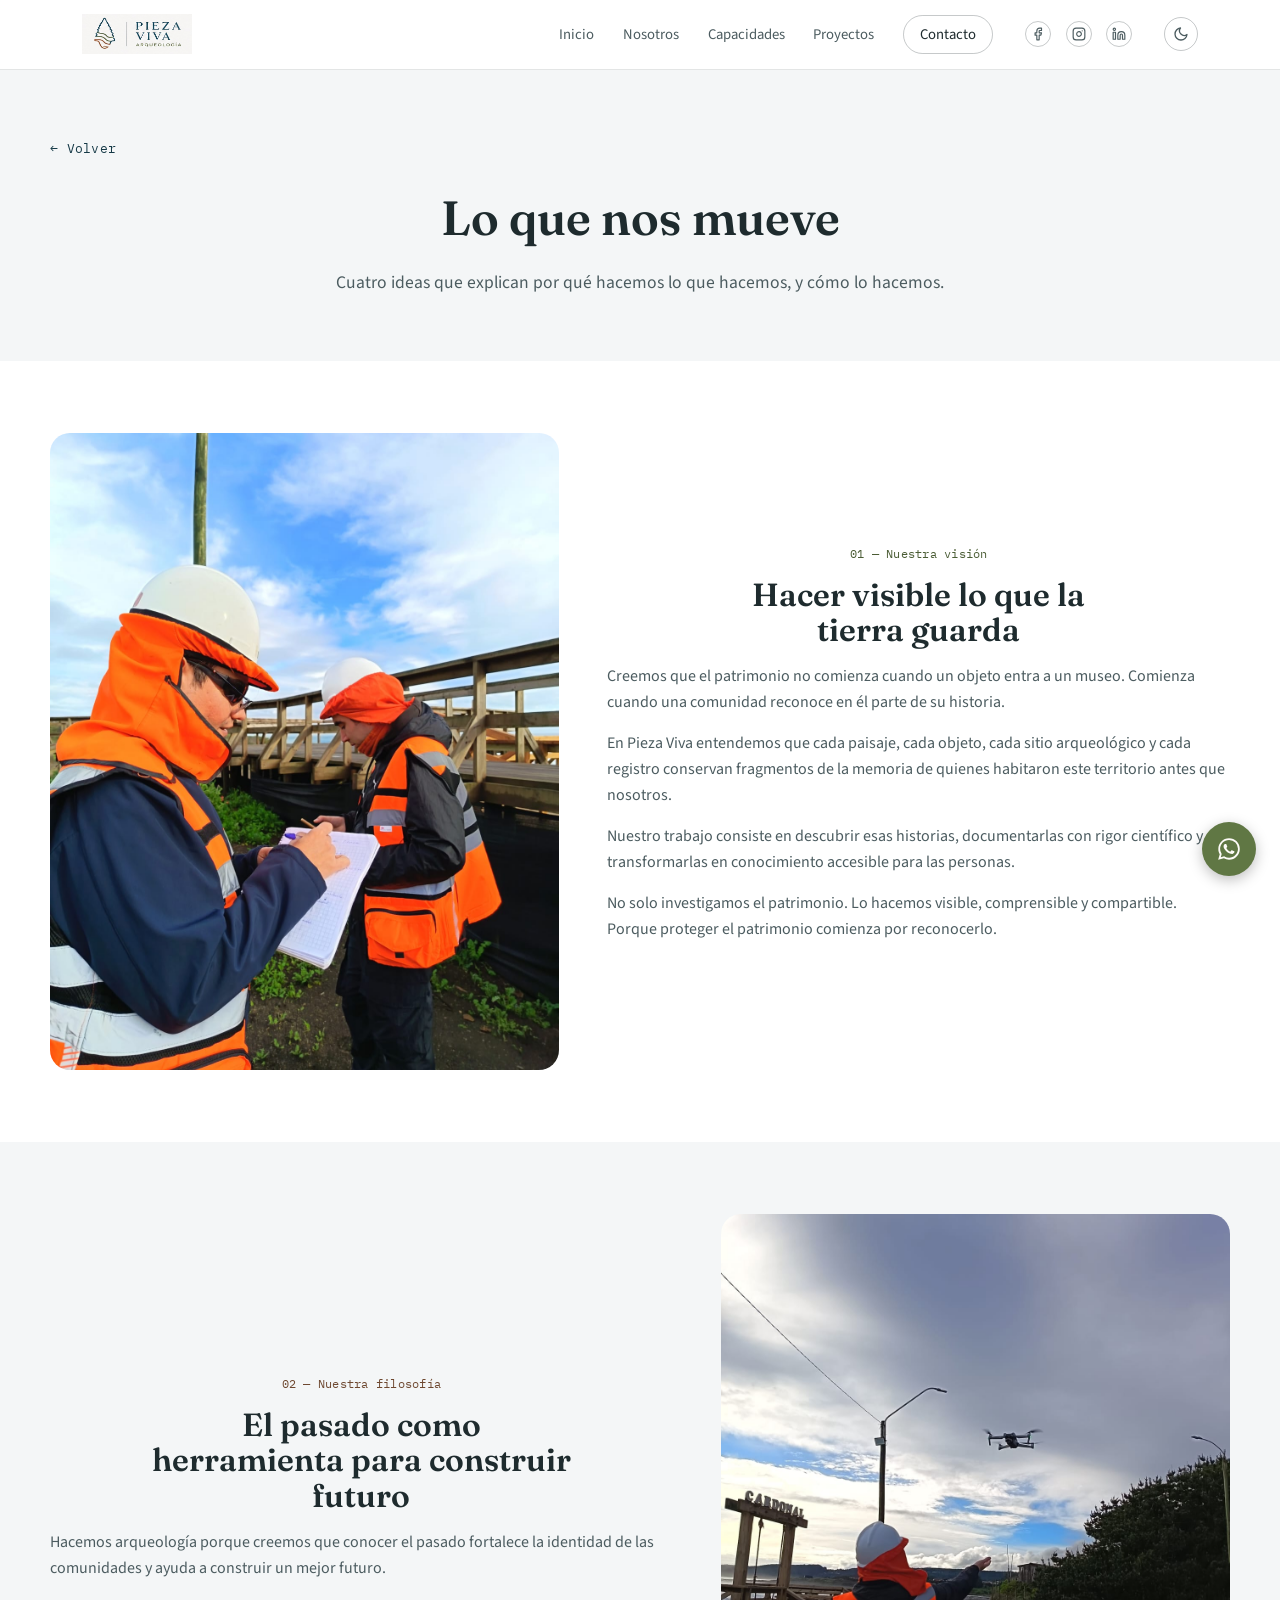
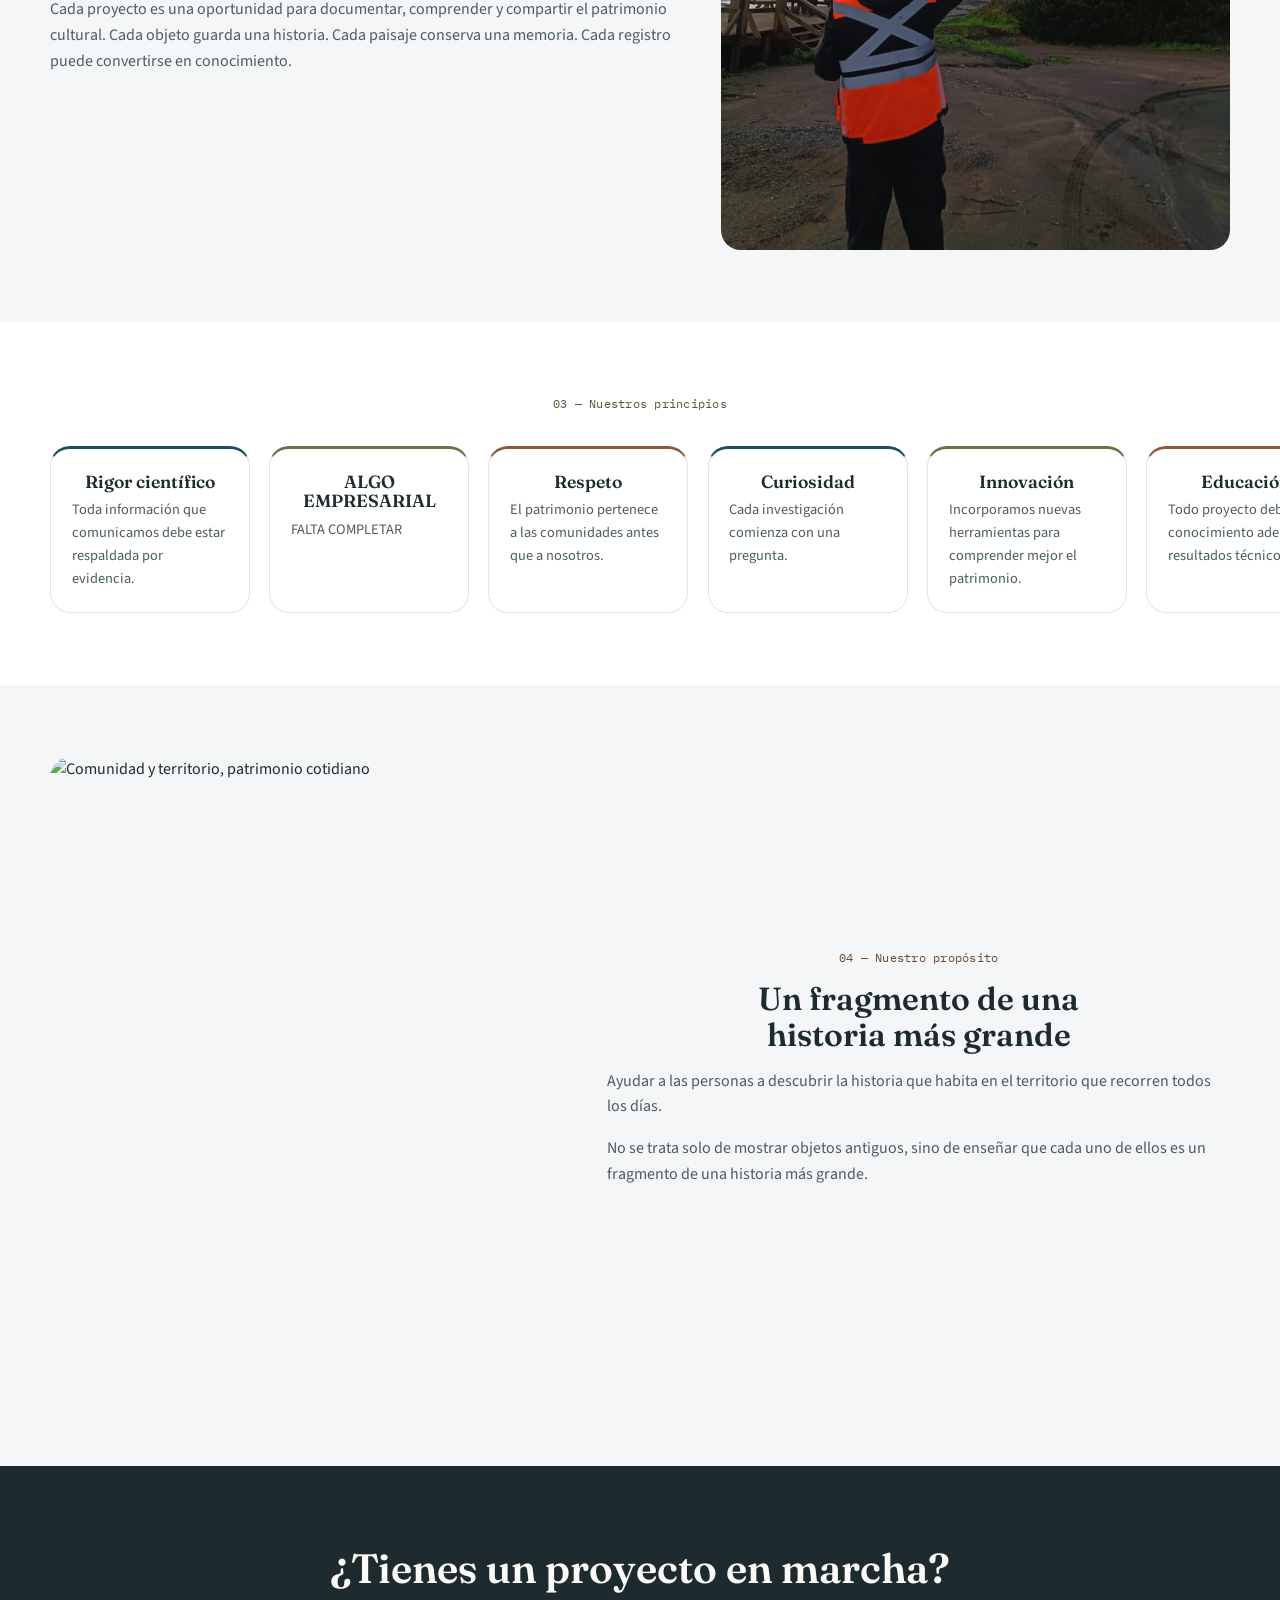
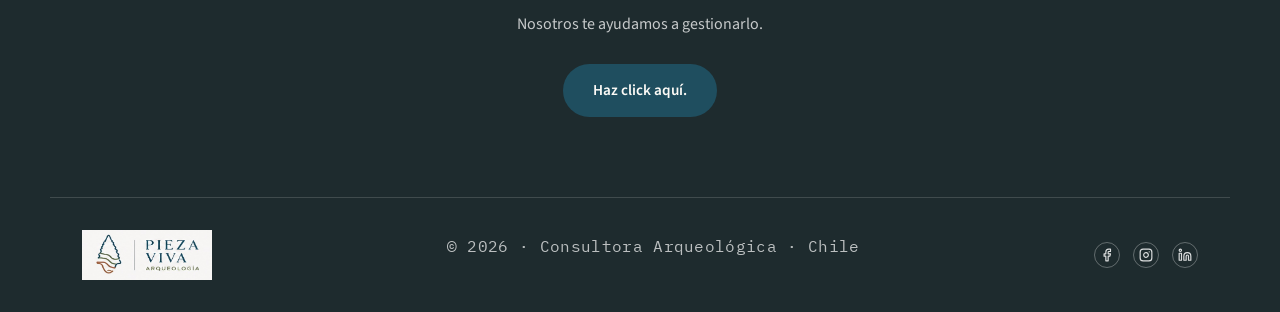
==== commit 7b4ae301: "Add: página de postulaciones con su form y estilos, además de fotos para el proyecto 3 y otros peque" ====
--- a/client/historia.html
+++ b/client/historia.html
@@ -159,7 +159,12 @@
 <!-- ================= FOOTER ================= -->
 <footer class="site-footer">
   <div class="section-inner footer-inner">
-    <span class="logo-text small">PIEZA VIVA</span>
+    <img
+            src="images/piezaviva2.jpeg"
+            alt="Logo"
+            width="130"
+            height="50"
+          />
     <p class="mono">© <span id="year"></span> · Consultora Arqueológica · Chile</p>
     <div class="footer-social">
       <a href="https://www.facebook.com/piezavivacl" aria-label="Facebook" target="_blank">
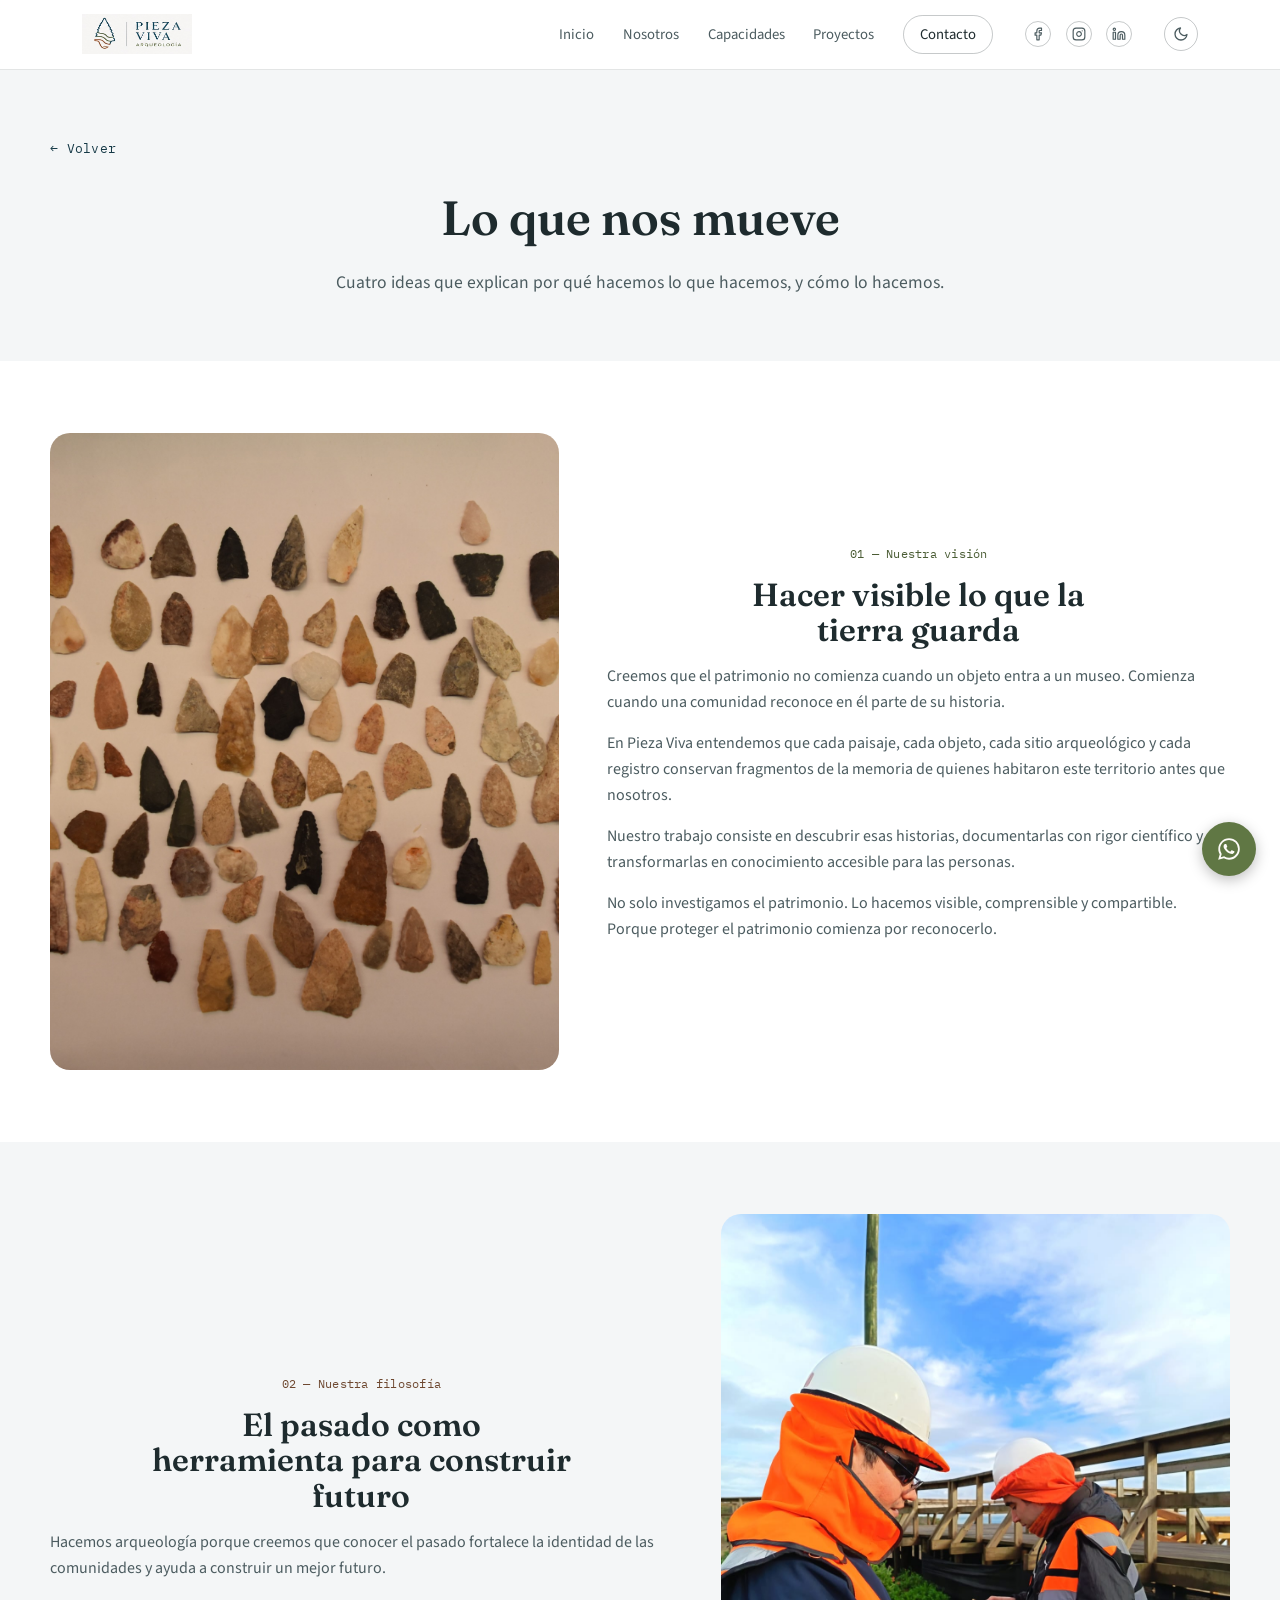
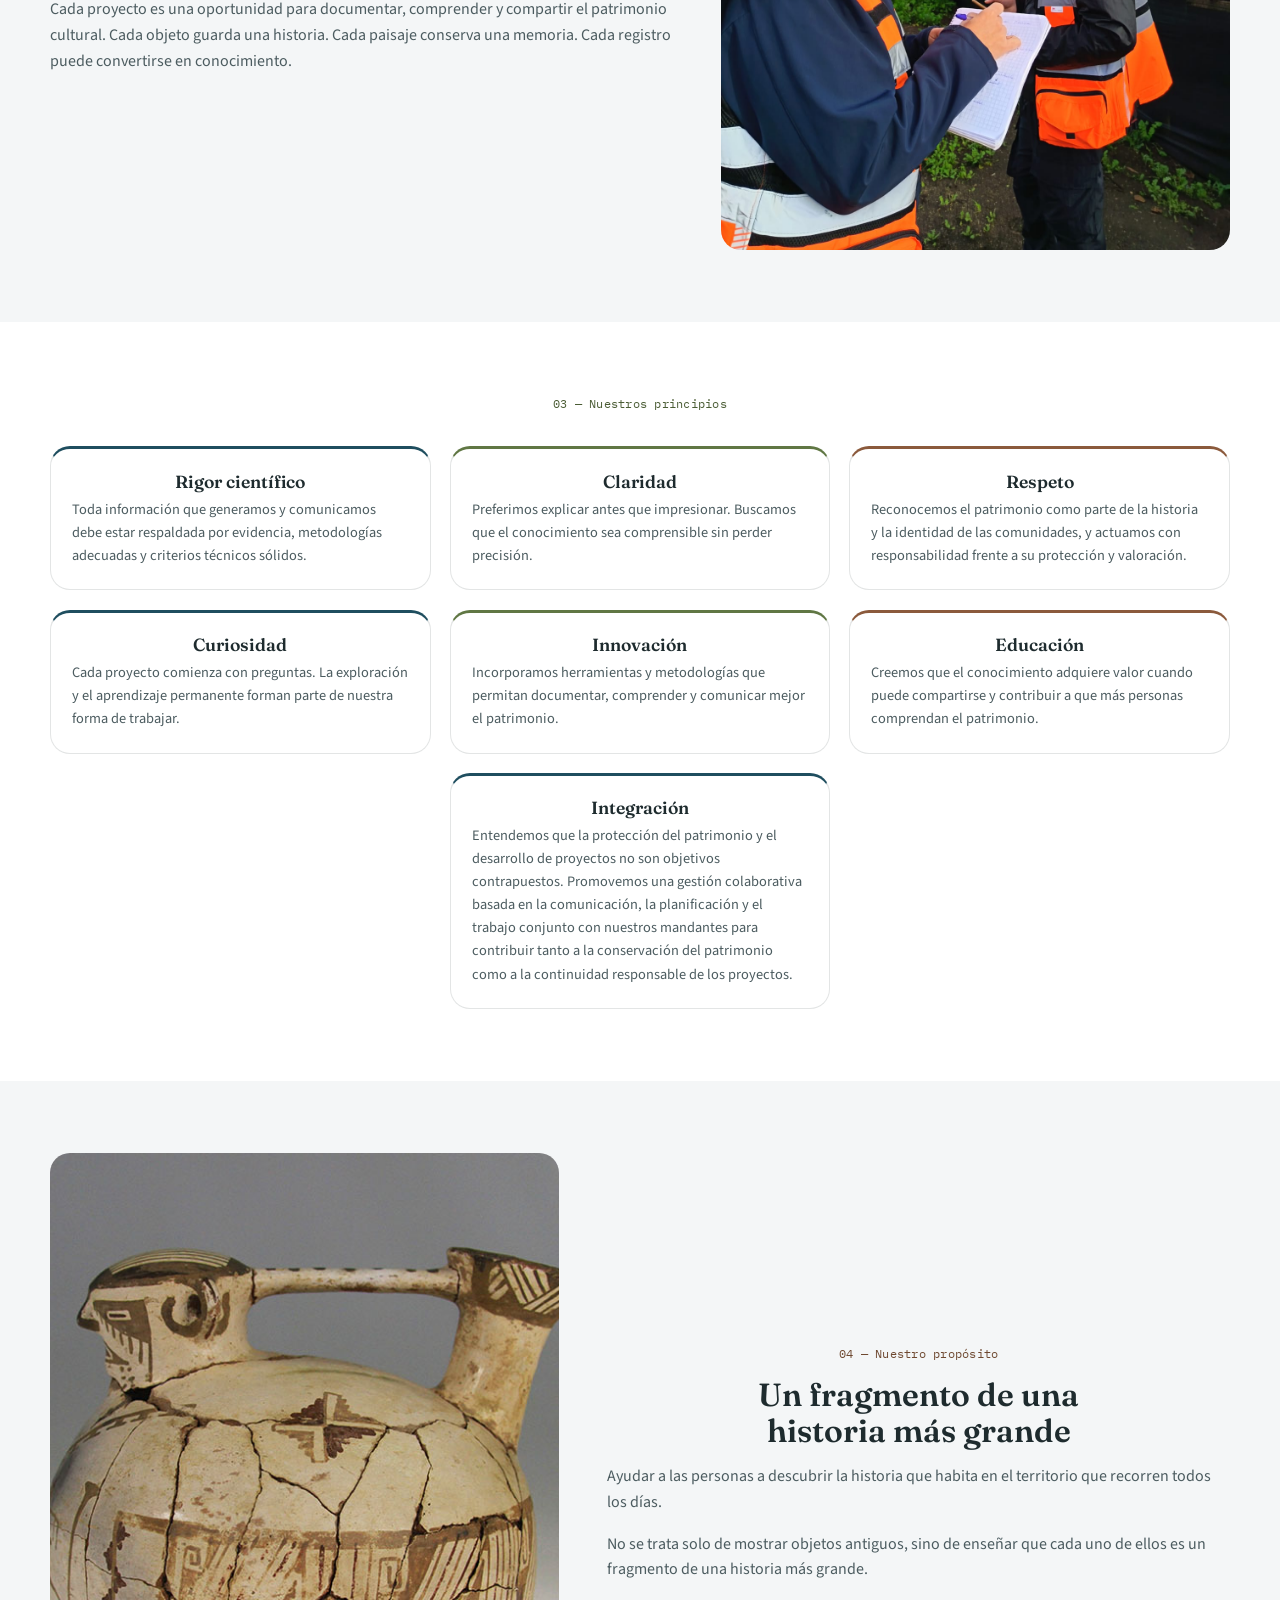
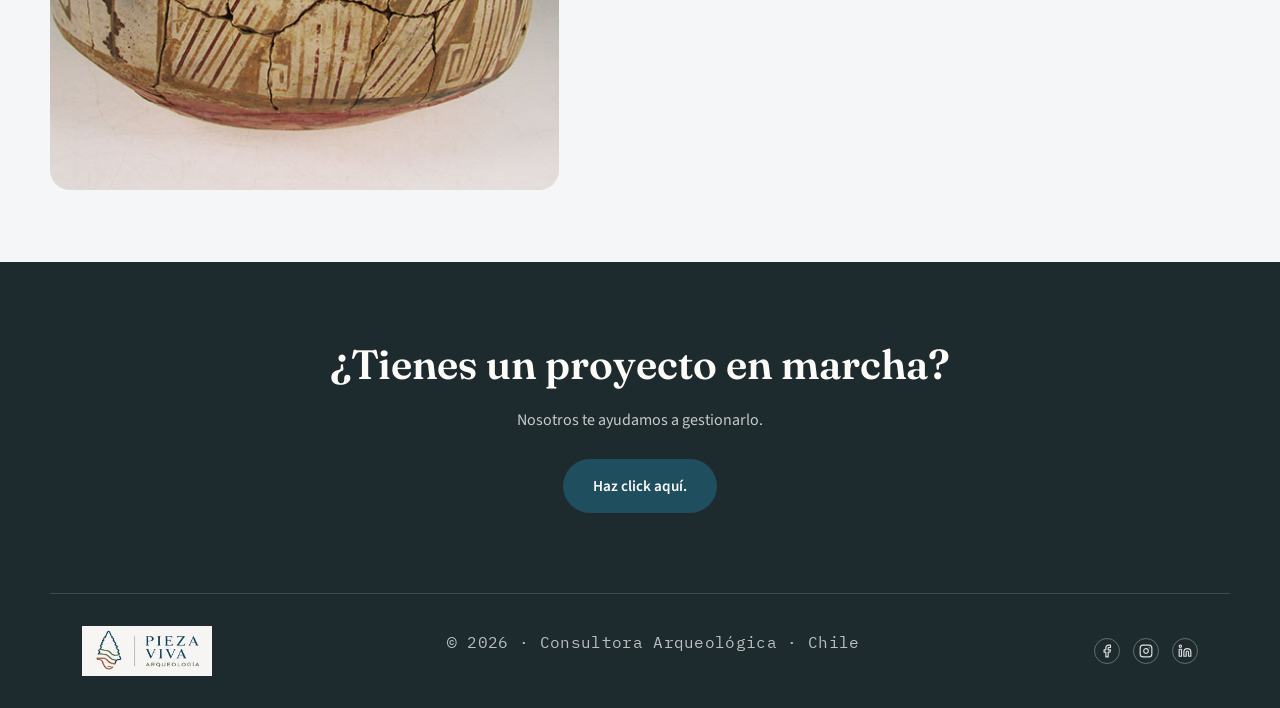
==== commit 541e66b0: "Update: actualizo imagenes y algunos detalles en historia y postulaciones.php" ====
--- a/client/historia.html
+++ b/client/historia.html
@@ -70,7 +70,7 @@
   <div class="history-inner reveal">
     <div class="history-split">
       <div class="history-photo">
-        <img src="images/historia-mision.jpg" alt="Equipo de Pieza Viva documentando un sitio arqueológico" loading="lazy">
+        <img src="images/proyecto-01/puntas-compilado.jpeg" alt="Equipo de Pieza Viva documentando un sitio arqueológico" loading="lazy">
       </div>
       <div class="history-text">
         <span class="history-num mono">01 — Nuestra visión</span>
@@ -88,7 +88,7 @@
   <div class="history-inner reveal">
     <div class="history-split history-split--flip">
       <div class="history-photo">
-        <img src="images/historia-filosofia.jpg" alt="Trabajo de campo del equipo de Pieza Viva" loading="lazy">
+        <img src="images/historia-mision.jpg" alt="Trabajo de campo del equipo de Pieza Viva" loading="lazy">
       </div>
       <div class="history-text">
         <span class="history-num mono">02 — Nuestra filosofía</span>
@@ -106,27 +106,31 @@
     <div class="principles-grid">
       <div class="principle-item reveal">
         <h3>Rigor científico</h3>
-        <p>Toda información que comunicamos debe estar respaldada por evidencia.</p>
+        <p>Toda información que generamos y comunicamos debe estar respaldada por evidencia, metodologías adecuadas y criterios técnicos sólidos.</p>
       </div>
       <div class="principle-item reveal">
-        <h3>ALGO EMPRESARIAL</h3>
-        <p>FALTA COMPLETAR</p>
+        <h3>Claridad</h3>
+        <p>Preferimos explicar antes que impresionar. Buscamos que el conocimiento sea comprensible sin perder precisión.</p>
       </div>
       <div class="principle-item reveal">
         <h3>Respeto</h3>
-        <p>El patrimonio pertenece a las comunidades antes que a nosotros.</p>
+        <p>Reconocemos el patrimonio como parte de la historia y la identidad de las comunidades, y actuamos con responsabilidad frente a su protección y valoración.</p>
       </div>
       <div class="principle-item reveal">
         <h3>Curiosidad</h3>
-        <p>Cada investigación comienza con una pregunta.</p>
+        <p>Cada proyecto comienza con preguntas. La exploración y el aprendizaje permanente forman parte de nuestra forma de trabajar.</p>
       </div>
       <div class="principle-item reveal">
         <h3>Innovación</h3>
-        <p>Incorporamos nuevas herramientas para comprender mejor el patrimonio.</p>
+        <p>Incorporamos herramientas y metodologías que permitan documentar, comprender y comunicar mejor el patrimonio.</p>
       </div>
       <div class="principle-item reveal">
         <h3>Educación</h3>
-        <p>Todo proyecto debe dejar conocimiento además de resultados técnicos.</p>
+        <p>Creemos que el conocimiento adquiere valor cuando puede compartirse y contribuir a que más personas comprendan el patrimonio.</p>
+      </div>
+      <div class="principle-item reveal">
+        <h3>Integración</h3>
+        <p>Entendemos que la protección del patrimonio y el desarrollo de proyectos no son objetivos contrapuestos. Promovemos una gestión colaborativa basada en la comunicación, la planificación y el trabajo conjunto con nuestros mandantes para contribuir tanto a la conservación del patrimonio como a la continuidad responsable de los proyectos.</p>
       </div>
     </div>
   </div>
@@ -136,7 +140,7 @@
   <div class="history-inner reveal">
     <div class="history-split">
       <div class="history-photo">
-        <img src="img/historia-proposito.jpg" alt="Comunidad y territorio, patrimonio cotidiano" loading="lazy">
+        <img src="images/jarropato.jpg" alt="Comunidad y territorio, patrimonio cotidiano" loading="lazy">
       </div>
       <div class="history-text">
         <span class="history-num mono">04 — Nuestro propósito</span>
--- a/client/css/historia.css
+++ b/client/css/historia.css
@@ -69,12 +69,15 @@
 
 /* ---------- Principios ---------- */
 .principles-grid {
-  display: grid;
-  grid-template-columns: repeat(6, minmax(200px, 1fr));
+  display: flex;
+  flex-wrap: wrap;
+  justify-content: center;
   gap: 1.2rem;
   margin-top: 2rem;
 }
 .principle-item {
+  flex: 0 1 calc(33.333% - 0.8rem);
+  min-width: 200px;
   background: var(--bone);
   border: 1px solid var(--line);
   border-top: 3px solid var(--petrol);
@@ -88,8 +91,9 @@
 .principles-grid .reveal:nth-child(2) { transition-delay: 0.08s; }
 .principles-grid .reveal:nth-child(3) { transition-delay: 0.16s; }
 .principles-grid .reveal:nth-child(4) { transition-delay: 0.24s; }
-.principles-grid .reveal:nth-child(5) { transition-delay: 0.32s; }
-.principles-grid .reveal:nth-child(6) { transition-delay: 0.4s; }
+.principles-grid .reveal:nth-child(5) { transition-delay: 0s; }
+.principles-grid .reveal:nth-child(6) { transition-delay: 0.08s; }
+.principles-grid .reveal:nth-child(7) { transition-delay: 0.16s; }
 .principle-item h3 {
   font-family: var(--font-display);
   font-weight: 600;
@@ -110,7 +114,7 @@
 .history-cta p { color: rgba(255,255,255,0.75); max-width: 48ch; margin: 0 auto 1.6rem; }
 
 @media (max-width: 900px) {
-  .principles-grid { grid-template-columns: repeat(3, minmax(0, 1fr)); }
+  .principle-item { flex-basis: calc(50% - 0.6rem); }
 }
 
 @media (max-width: 800px) {
@@ -123,5 +127,5 @@
 @media (max-width: 600px) {
   .history-hero { padding: 6.5rem 1.2rem 3rem; }
   .history-block, .history-cta { padding: 3rem 1.2rem; }
-  .principles-grid { grid-template-columns: 1fr; }
+  .principle-item { flex-basis: 100%; }
 }
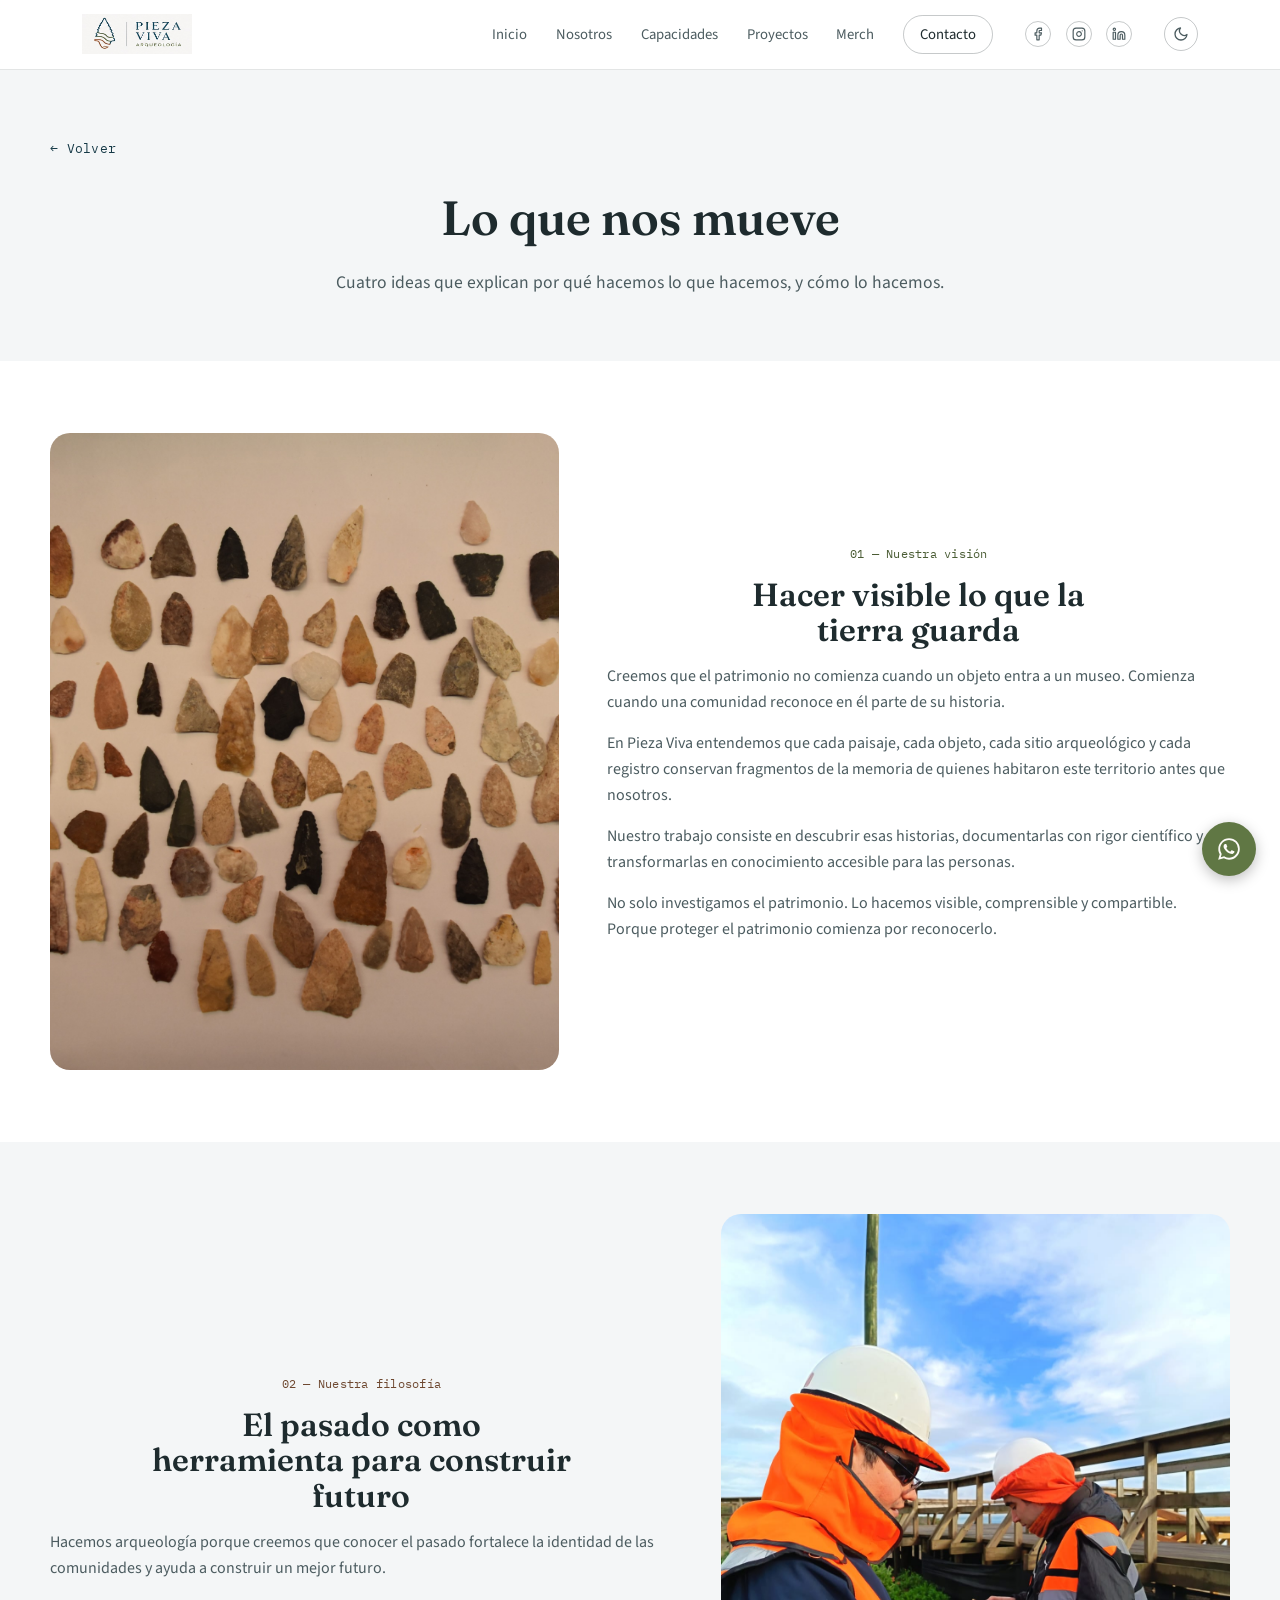
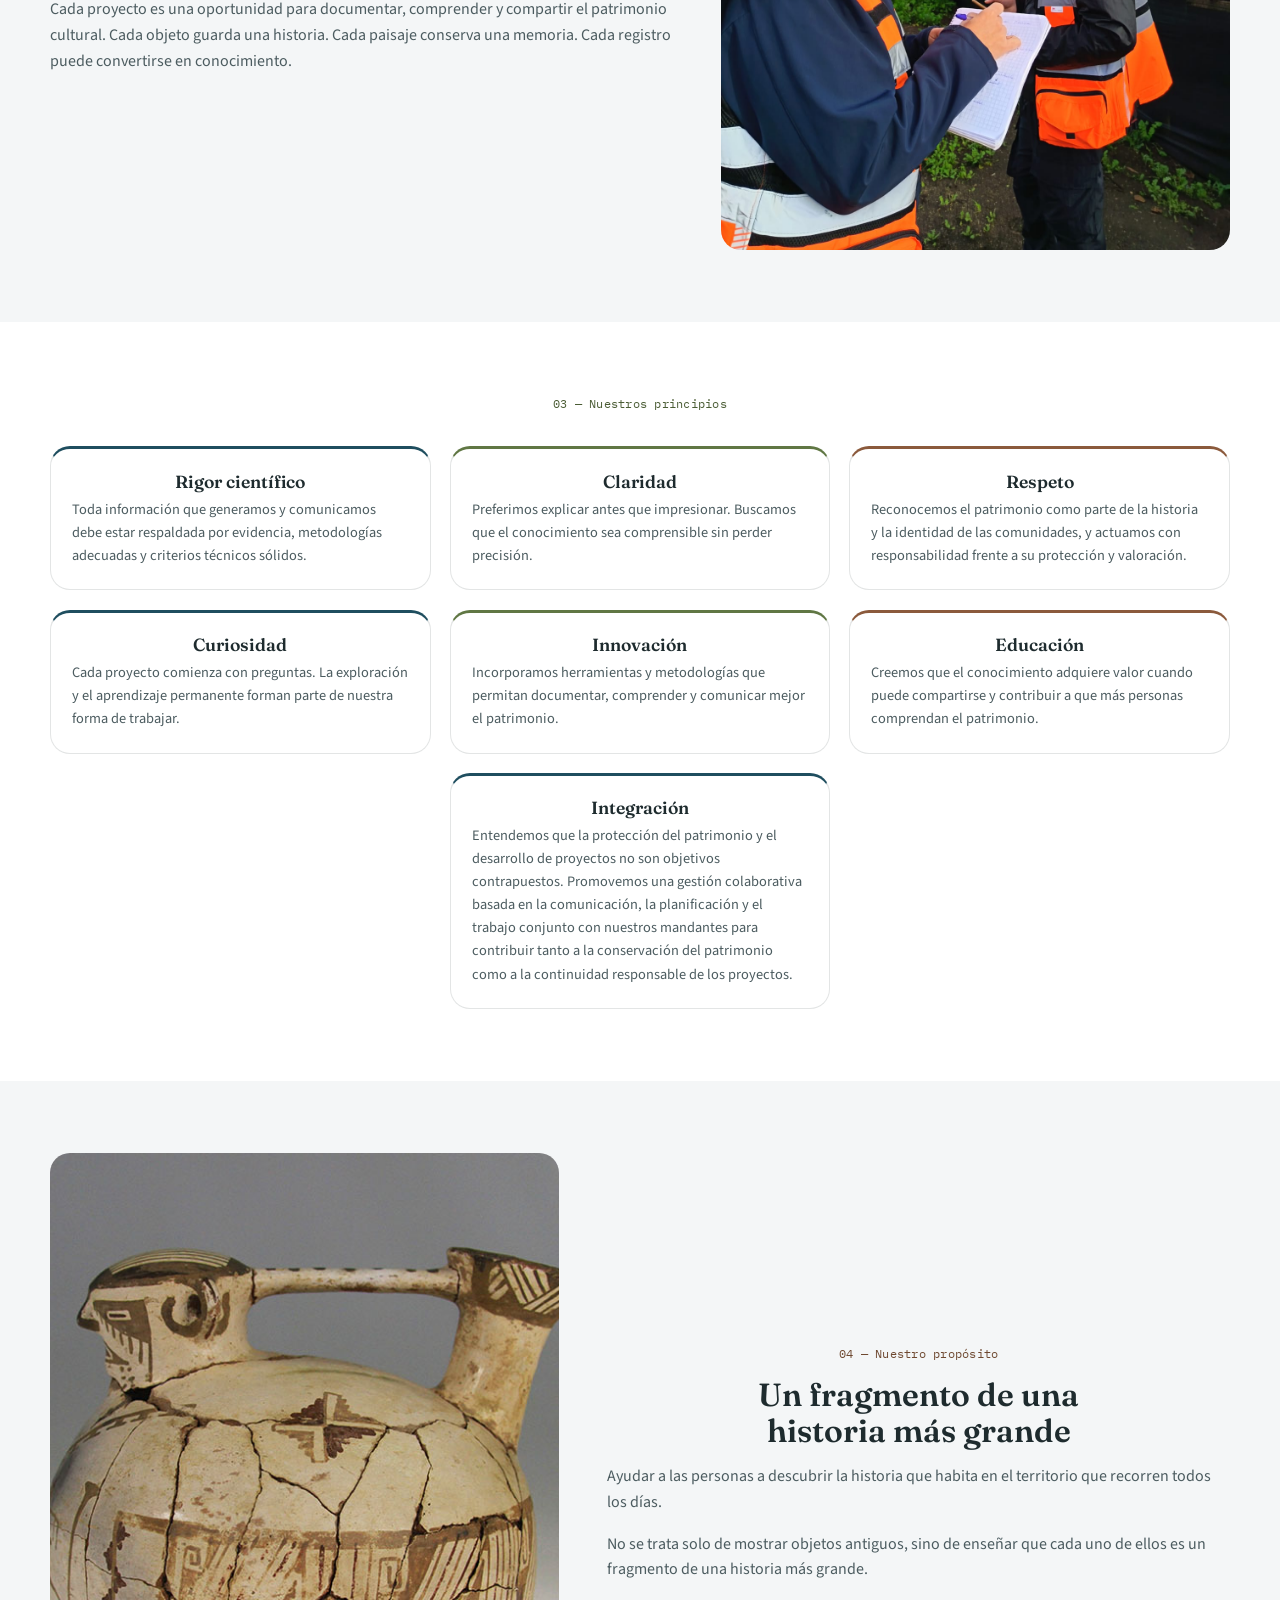
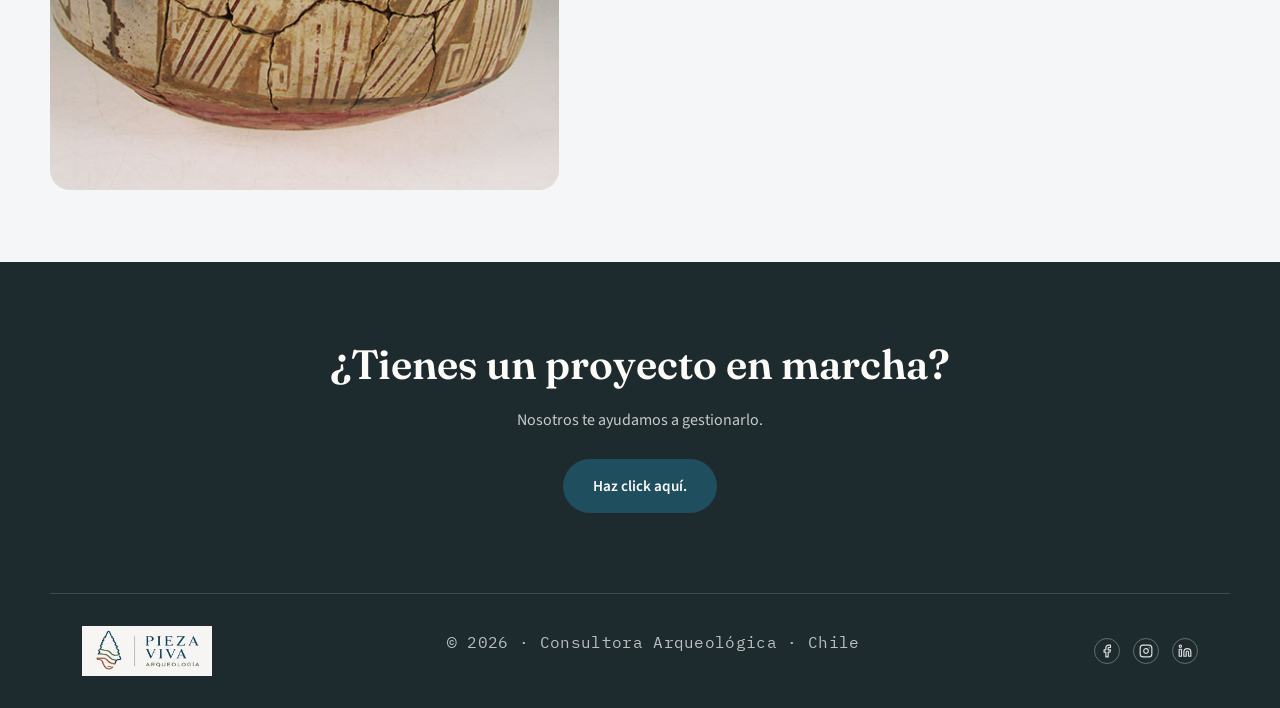
==== commit 39553f4c: "Add: agrego sección merch." ====
--- a/client/historia.html
+++ b/client/historia.html
@@ -6,6 +6,10 @@
 <script src="js/theme.js"></script>
 <title>Nuestra Historia | Pieza Viva</title>
 <link rel="shortcut icon" href="icono.ico" type="image/x-icon">
+<link rel="icon" href="icono.ico" sizes="any">
+<link rel="icon" href="favicon-32x32.png" type="image/png" sizes="32x32">
+<link rel="icon" href="favicon-16x16.png" type="image/png" sizes="16x16">
+<link rel="apple-touch-icon" href="apple-touch-icon.png">
 <link rel="preconnect" href="https://fonts.googleapis.com">
 <link rel="preconnect" href="https://fonts.gstatic.com" crossorigin>
 <link href="https://fonts.googleapis.com/css2?family=Fraunces:opsz,wght@9..144,400;9..144,500;9..144,600;9..144,700&family=IBM+Plex+Mono:wght@400;500&family=Source+Sans+3:wght@400;500;600&display=swap" rel="stylesheet">
@@ -31,7 +35,7 @@
       <a href="index.html#capacidades">Capacidades</a>
       <a href="index.html#proyectos">Proyectos</a>
       <!-- <a href="index.html#blog">Blog</a> -->
-      <!-- <a href="index.html#merch">Merch</a> -->
+      <a href="index.html#merch">Merch</a>
       <a href="index.html#contacto" class="nav-cta">Contacto</a>
     </nav>
 
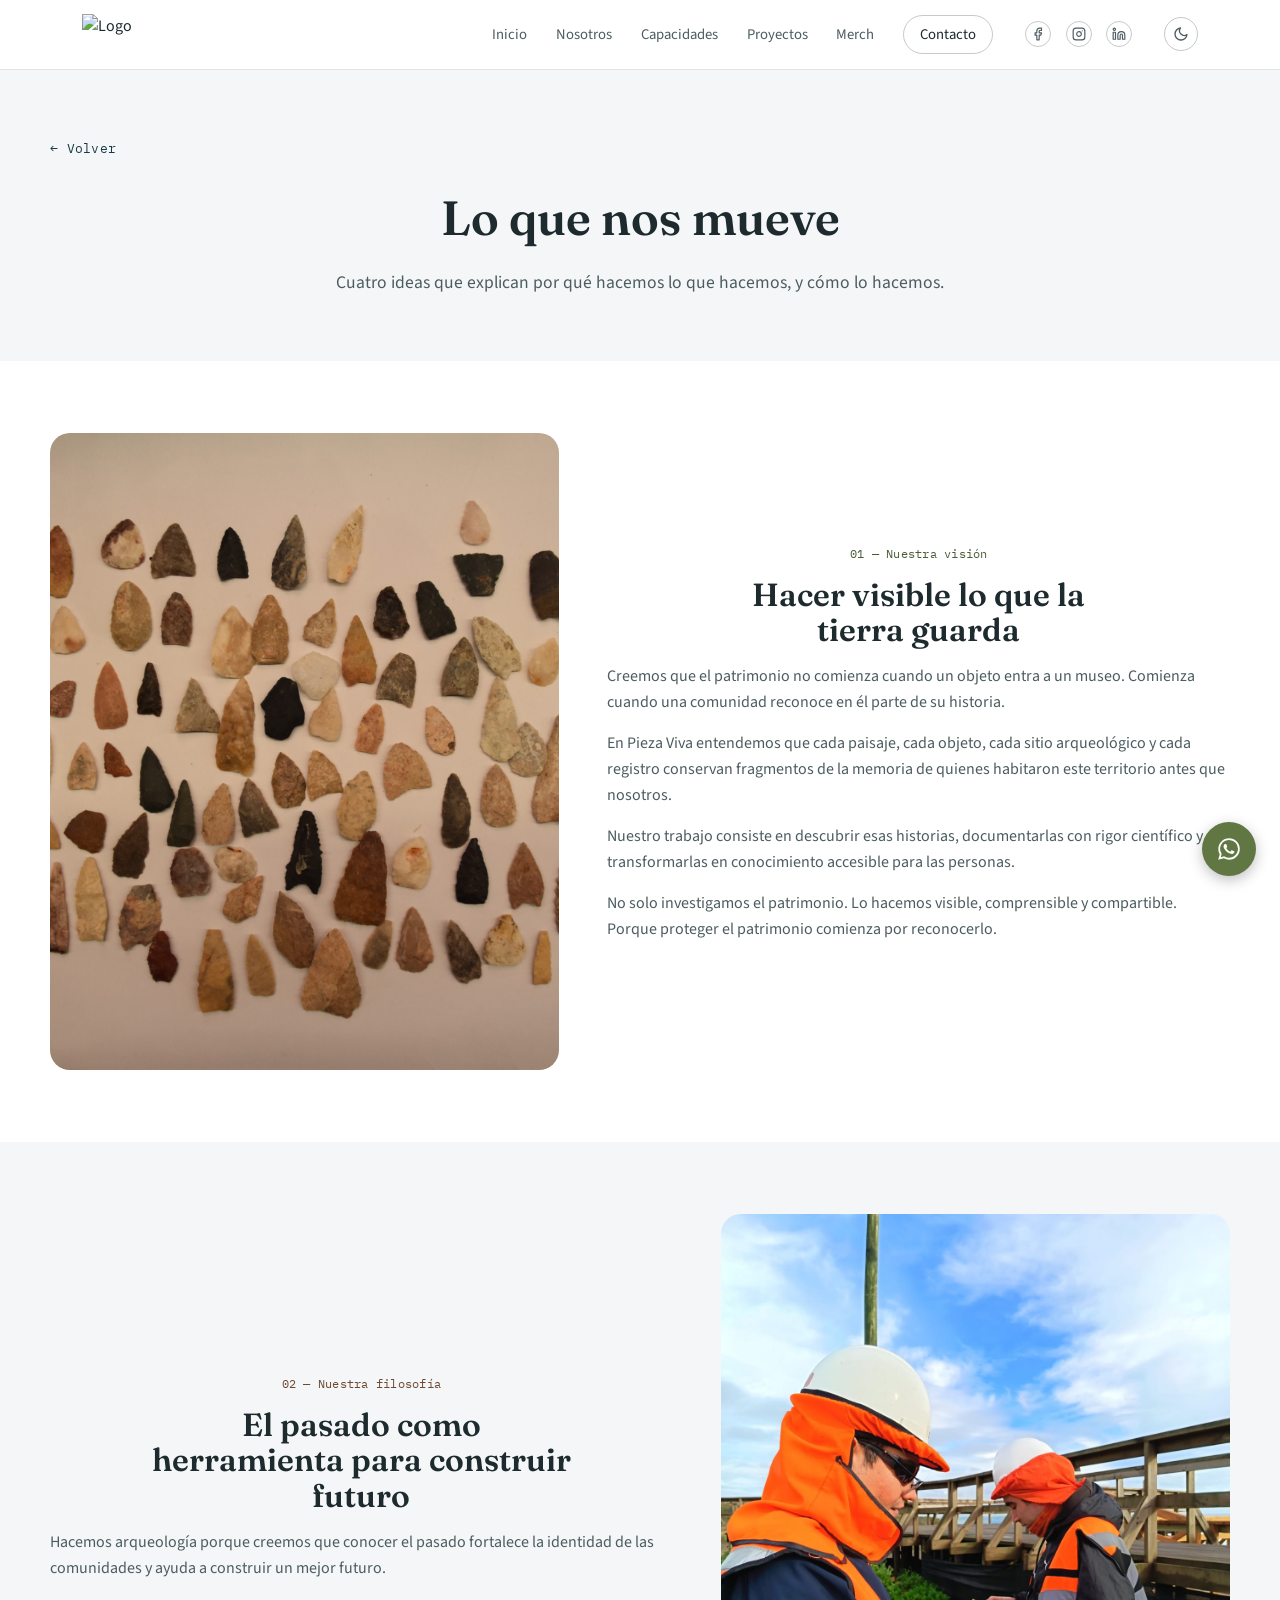
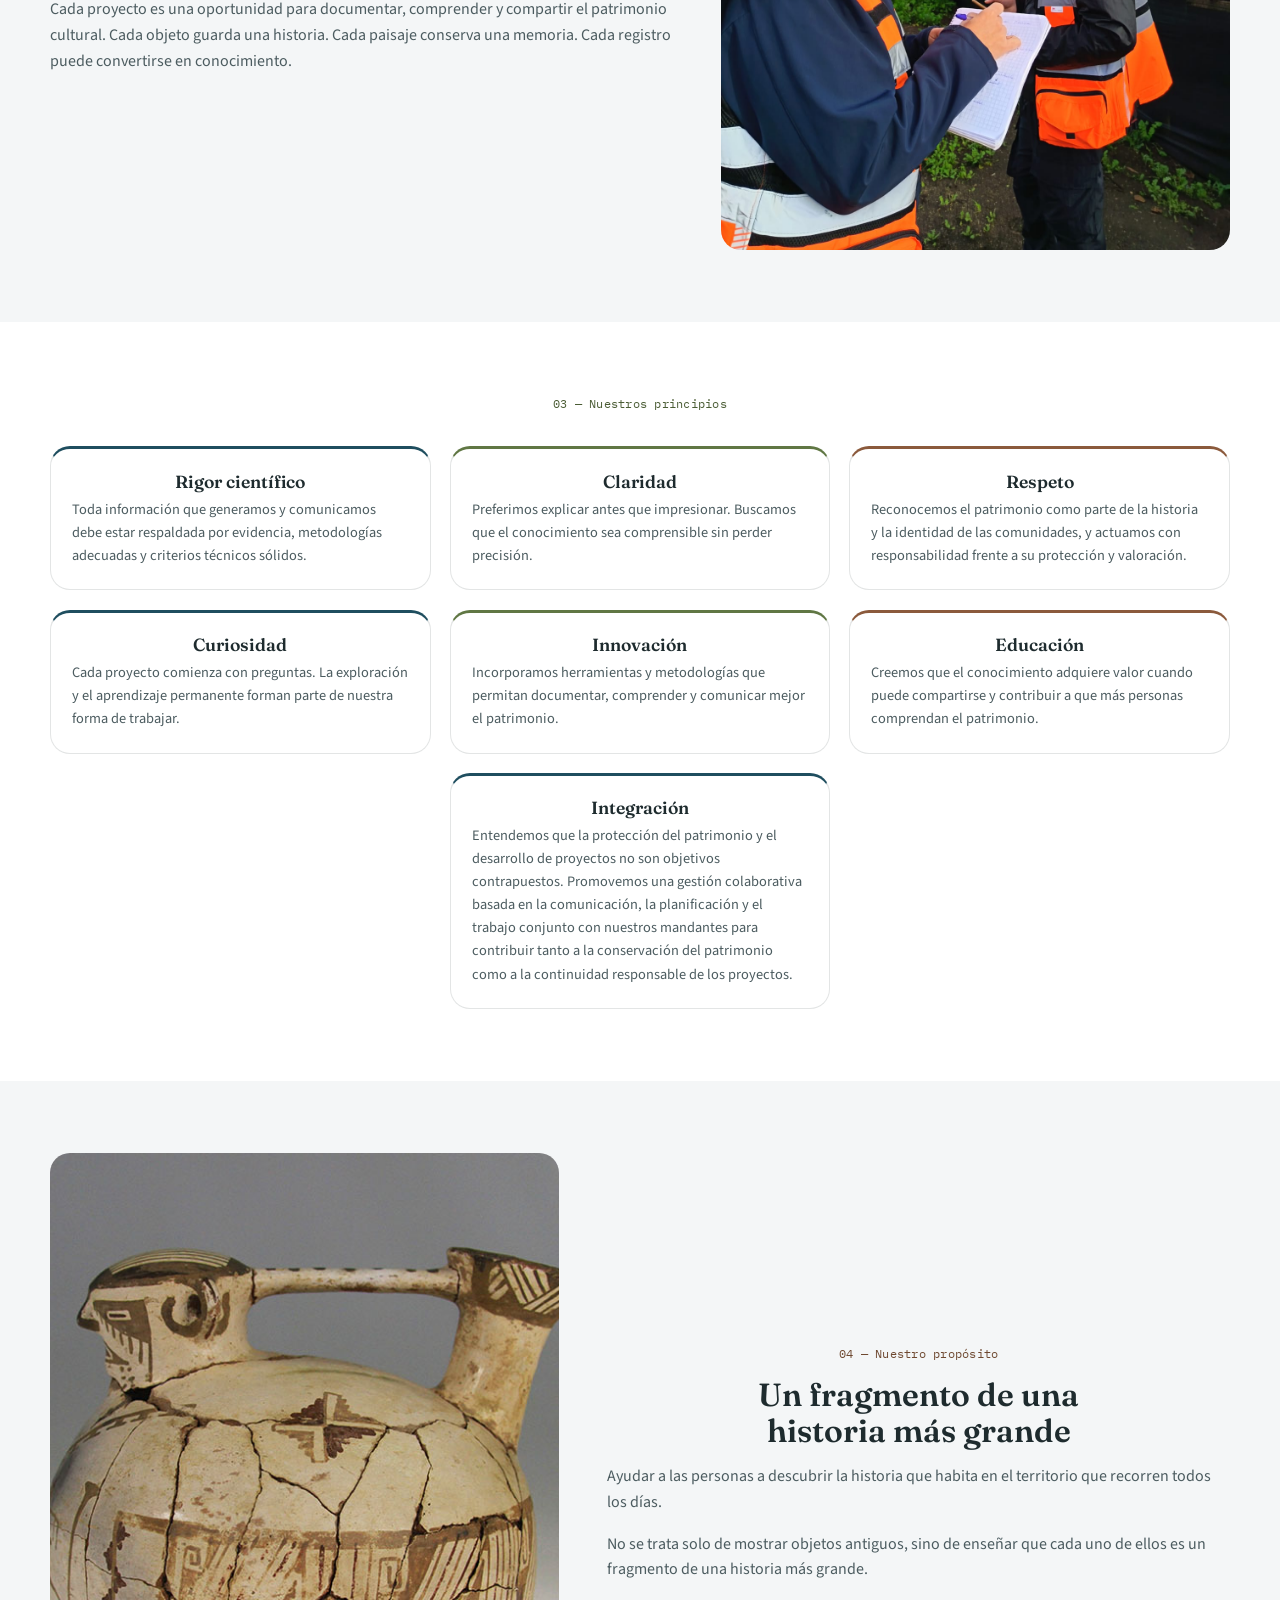
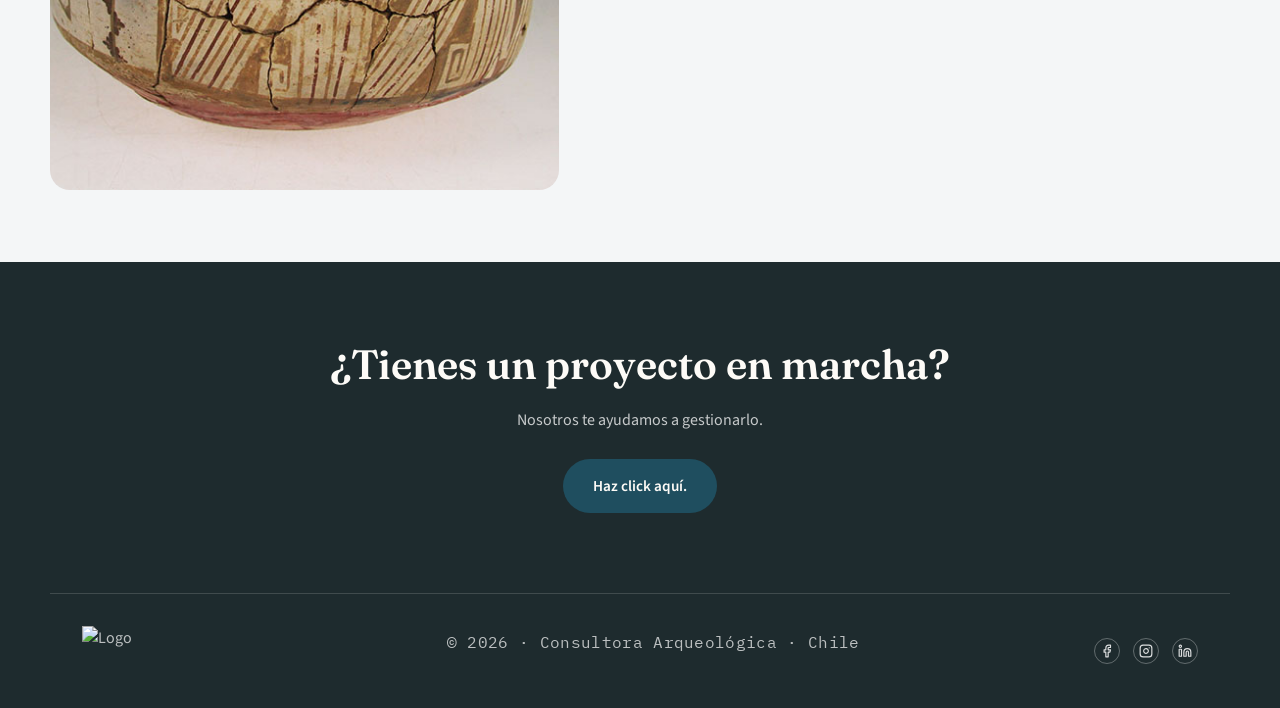
==== commit 8a2a5420: "Update: cambios en los favicons, redirecciones y links, entre otros." ====
--- a/client/historia.html
+++ b/client/historia.html
@@ -5,8 +5,8 @@
 <meta name="viewport" content="width=device-width, initial-scale=1.0">
 <script src="js/theme.js"></script>
 <title>Nuestra Historia | Pieza Viva</title>
-<link rel="shortcut icon" href="icono.ico" type="image/x-icon">
-<link rel="icon" href="icono.ico" sizes="any">
+<link rel="shortcut icon" href="favicon.ico" type="image/x-icon">
+<link rel="icon" href="favicon.ico" sizes="any">
 <link rel="icon" href="favicon-32x32.png" type="image/png" sizes="32x32">
 <link rel="icon" href="favicon-16x16.png" type="image/png" sizes="16x16">
 <link rel="apple-touch-icon" href="apple-touch-icon.png">
@@ -20,9 +20,9 @@
 <!-- ================= HEADER ================= -->
 <header class="site-header" id="header">
   <div class="header-inner">
-    <a href="#inicio" class="logo">
+    <a href="/" class="logo">
       <img
-            src="images/piezaviva2.jpeg"
+            src="images/piezaviva3.png"
             alt="Logo"
             width="110"
             height="40"
@@ -30,13 +30,13 @@
     </a>
 
     <nav class="main-nav" id="mainNav">
-      <a href="index.html">Inicio</a>
-      <a href="index.html#nosotros">Nosotros</a>
-      <a href="index.html#capacidades">Capacidades</a>
-      <a href="index.html#proyectos">Proyectos</a>
-      <!-- <a href="index.html#blog">Blog</a> -->
-      <a href="index.html#merch">Merch</a>
-      <a href="index.html#contacto" class="nav-cta">Contacto</a>
+      <a href="/">Inicio</a>
+      <a href="/#nosotros">Nosotros</a>
+      <a href="/#capacidades">Capacidades</a>
+      <a href="/#proyectos">Proyectos</a>
+      <!-- <a href="/#blog">Blog</a> -->
+      <a href="/#merch">Merch</a>
+      <a href="/#contacto" class="nav-cta">Contacto</a>
     </nav>
 
     <div class="header-social">
@@ -64,7 +64,7 @@
 
 <section class="history-hero">
   <div class="history-hero-inner">
-    <a href="index.html#nosotros" class="back-link mono">← Volver</a><br>
+    <a href="/#nosotros" class="back-link mono">← Volver</a><br>
     <h1>Lo que nos mueve</h1>
     <p class="lead">Cuatro ideas que explican por qué hacemos lo que hacemos, y cómo lo hacemos.</p>
   </div>
@@ -160,7 +160,7 @@
   <div class="section-inner" style="padding: 0;">
     <h2>¿Tienes un proyecto en marcha?</h2>
     <p>Nosotros te ayudamos a gestionarlo.</p>
-    <a href="index.html#contacto" class="btn btn-primary">Haz click aquí.</a>
+    <a href="/#contacto" class="btn btn-primary">Haz click aquí.</a>
   </div>
 </section>
 
@@ -168,7 +168,7 @@
 <footer class="site-footer">
   <div class="section-inner footer-inner">
     <img
-            src="images/piezaviva2.jpeg"
+            src="images/piezaviva3.png"
             alt="Logo"
             width="130"
             height="50"
